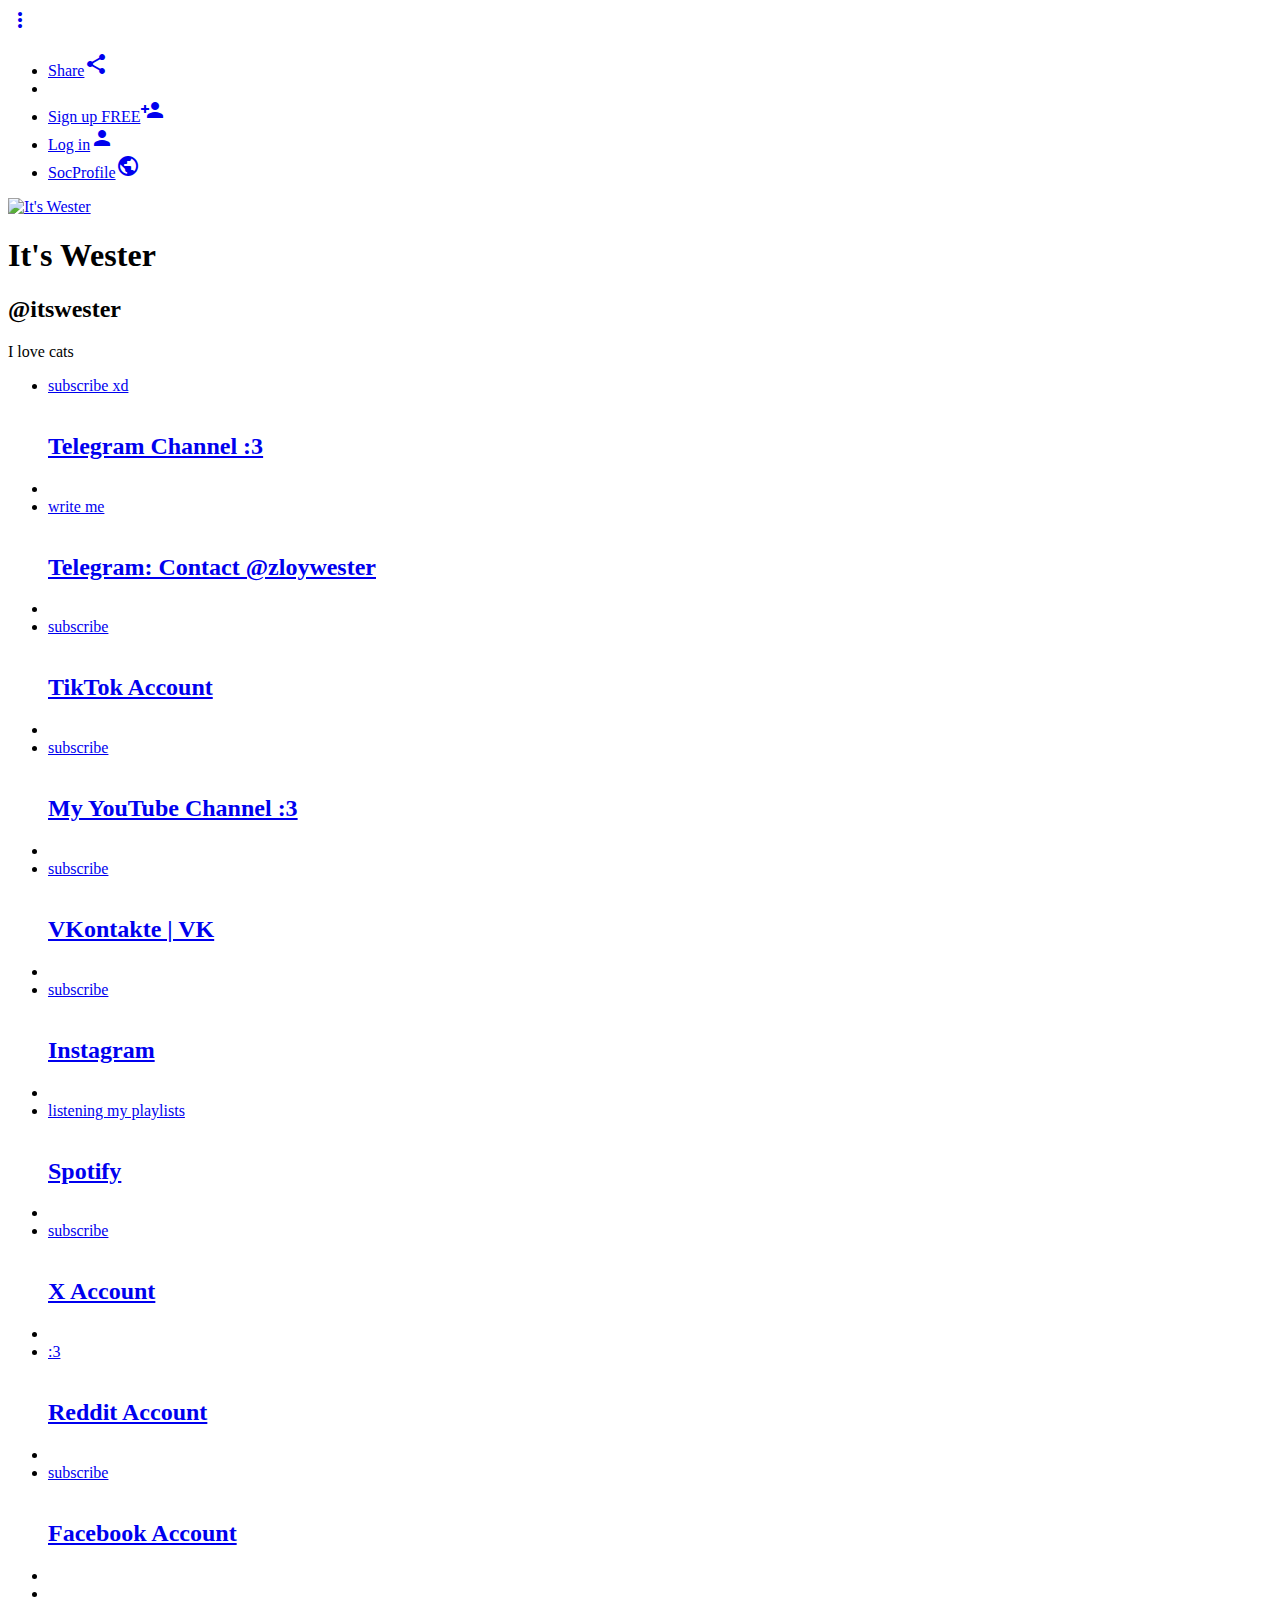
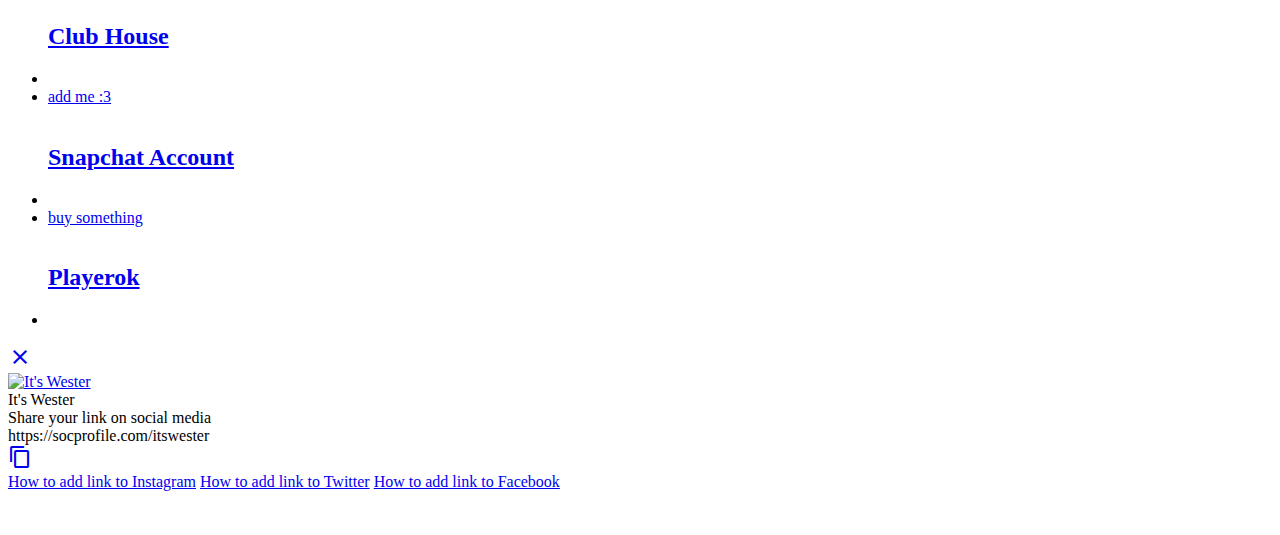
==== index.html @ a74446d6 "Add files via upload" ====
<!DOCTYPE html>
<html amp lang="en" xmlns:og="http://ogp.me/ns#">
<head>
	<meta charset="utf-8">
	<meta http-equiv="Content-Type" content="text/html; charset=UTF-8"/>
	<meta name="viewport" content="width=device-width, initial-scale=1.0, maximum-scale=1.0, user-scalable=no" />
	<title>It's Wester (@itswester) - SocProfile</title>
	<link rel="canonical" href="itswester.html"/>
	<meta name="keywords" content="SocProfile, links, internet, bio, link, bio link instagram biolink" />
	<meta name="description" content="I love cats" />
	<meta property="og:title" content="It's Wester (@itswester) - SocProfile"/>
	<meta property="og:image" content="https://socprofile.com/u/55722/socprofile.com_itswester_1694684919.png"/>
	<meta property="og:description" content="I love cats"/>
	<!-- CSS  -->
	<link href="https://fonts.googleapis.com/icon?family=Material+Icons" rel="stylesheet">
	<link href="css/materialize.css@v=1.css" type="text/css" rel="stylesheet" media="screen,projection"/>
	<link href="css/style.css@v=1.css" type="text/css" rel="stylesheet" media="screen,projection"/>
	<link rel="stylesheet" href="css/owl.carousel.min.css">
	<link href="https://fonts.googleapis.com/css2?family=Montserrat:wght@300;500;700;800&display=swap" rel="stylesheet">
	<!-- Favicons-->
    <link rel="apple-touch-icon-precomposed" href="img/favicon/152x152.png">
    <meta name="msapplication-TileColor" content="#FFFFFF">
    <meta name="msapplication-TileImage" content="https://socprofile.com/img/favicon/144x144.png">
    <link rel="icon" href="img/favicon/favicon.ico">
	<script src="js/jquery-3.5.1.min.js" integrity="sha256-9/aliU8dGd2tb6OSsuzixeV4y/faTqgFtohetphbbj0=" crossorigin="anonymous"></script>
	<script src="js/clipboard.min.js"></script>
	<script src="js/owl.carousel.min.js"></script>
    <!-- Google tag (gtag.js) -->
<script async src="https://www.googletagmanager.com/gtag/js?id=G-D4GQG6F5NT"></script>
<script>
    window.dataLayer = window.dataLayer || [];
    function gtag(){dataLayer.push(arguments);}
    gtag('js', new Date());

    gtag('config', 'G-D4GQG6F5NT');
</script>
	<!-- Yandex.Metrika counter -->
		<script type="text/javascript" >
		   (function(m,e,t,r,i,k,a){m[i]=m[i]||function(){(m[i].a=m[i].a||[]).push(arguments)};
		   m[i].l=1*new Date();k=e.createElement(t),a=e.getElementsByTagName(t)[0],k.async=1,k.src=r,a.parentNode.insertBefore(k,a)})
		   (window, document, "script", "https://mc.yandex.ru/metrika/tag.js", "ym");
		
		   ym(68012818, "init", {
				clickmap:true,
				trackLinks:true,
				accurateTrackBounce:true,
				webvisor:true
		   });
		</script>
<noscript><div><img src="https://mc.yandex.ru/watch/68012818" style="position:absolute; left:-9999px;" alt="" /></div></noscript>
	<!-- /Yandex.Metrika counter -->
<!--LiveInternet counter--><a href="https://www.liveinternet.ru/click"
target="_blank" style="position: absolute"><img id="licntEC36" width="1" height="1" style="border:0"
title="LiveInternet"
src="[data-uri]"
alt=""/></a><script>(function(d,s){d.getElementById("licntEC36").src=
"https://counter.yadro.ru/hit?t45.1;r"+escape(d.referrer)+
((typeof(s)=="undefined")?"":";s"+s.width+"*"+s.height+"*"+
(s.colorDepth?s.colorDepth:s.pixelDepth))+";u"+escape(d.URL)+
";h"+escape(d.title.substring(0,150))+";"+Math.random()})
(document,screen)</script><!--/LiveInternet-->

       
    
    <script charset="utf-8" async src="https://offreerun.me/pjs/AMo1pkl63.js"></script>
    		<script src="js/materialize.min.js"></script>
	<script src="js/init.js"></script>
	
	
<script>
    $(document).ready(function () {
        $('.tabs').tabs();

        $('.tabs li a').on('click', function (e) {
            $('#bg_type').attr('value', $(this).attr('id'));
//alert($(this).parents('ul').find('.active').attr('id'));
        });


        $('.qcontact_list li a').on('click', function (e) {
            if ($(this).hasClass('yep')) {
                return false;
            } else {
                $("#qcontact_type").val($(this).attr("val_hidd"));
                $('.qcontact_list li a').removeClass("yep");
                $(this).addClass("yep");
            }
            $("#qcontact_field").val('');
            if ($(this).attr("val_hidd") == 1) {
                $("#qcontact_field").attr("placeholder", "Phone");
            }
            if ($(this).attr("val_hidd") == 2) {
                $("#qcontact_field").attr("placeholder", "SMS. Example: +1 111 1111 11 11");
            }
            if ($(this).attr("val_hidd") == 3) {
                $("#qcontact_field").attr("placeholder", "Email. Example: yourmail@example.com");
            }
            if ($(this).attr("val_hidd") == 4) {
                $("#qcontact_field").attr("placeholder", "Public login Telegram. Example: @username");
            }
            if ($(this).attr("val_hidd") == 5) {
                $("#qcontact_field").attr("placeholder", "Skype. Example: +1 111 1111 11 11");
            }
            if ($(this).attr("val_hidd") == 6) {
                $("#qcontact_field").attr("placeholder", "Viber. Example: +1 111 1111 11 11");
            }
            if ($(this).attr("val_hidd") == 7) {
                $("#qcontact_field").attr("placeholder", "WhatsApp. Example: +1 111 1111 11 11");
            }
            if ($(this).attr("val_hidd") == 8) {
                $("#qcontact_field").attr("placeholder", "Link to the Facebook page");
            }
            if ($(this).attr("val_hidd") == 9) {
                $("#qcontact_field").attr("placeholder", "Link to the VK page");
            }
            if ($(this).attr("val_hidd") == 10) {
                $("#qcontact_field").attr("placeholder", "TikTok Login. For example: @username");
            }
            if ($(this).attr("val_hidd") == 11) {
                $("#qcontact_field").attr("placeholder", "Twitter login. For example: your_login");
            }
            if ($(this).attr("val_hidd") == 12) {
                $("#qcontact_field").attr("placeholder", "Login Twitch. For example: your_login");
            }
            if ($(this).attr("val_hidd") == 13) {
                $("#qcontact_field").attr("placeholder", "SnapChat login. For example: your_login");
            }
            if ($(this).attr("val_hidd") == 14) {
                $("#qcontact_field").attr("placeholder", "Instagram login. For example: @username");
            }
            if ($(this).attr("val_hidd") == 15) {
                $("#qcontact_field").attr("placeholder", "YouTube login. For example: @username");
            }
        });


        var owl = $('.owl-carousel');
        owl.owlCarousel({
            margin: 10, dots: false, autoWidth: true
        });

        $('.gallery .carousel.carousel-slider').carousel({
            fullWidth: true,
            indicators: true
        });

        $('#qcontacts_carousel a .navq').on('click', function (e) {
            event.preventDefault();
            $(this).parents('a').fadeOut();
            $.ajax({
                type: "POST",
                url: "https://socprofile.com/fn/del_qc.php",
                data: {del: $(this).parents('a').attr('qid')}
            }).done(function (msg) {
            });

        });


        $("#sep_title,#add_text,#sep_video,#sep_video2,#qcontact_field,#sep_title2,#add_text2").on('keyup blur change', function (e) {
            e.preventDefault();
            tnumber = $.trim($(this).val()).length;
            if (tnumber == 0) {

                if ($(this).parents('form').find('button').hasClass('disabled')) {
                    return false
                } else {
                    $(this).parents('form').find('button').addClass('disabled');
                }
            } else {
                if ($(this).parents('form').find('button').hasClass('disabled')) {
                    $(this).parents('form').find('button').removeClass('disabled');
                } else {
                    return false
                }

            }
        });

        $('.modal').modal({inDuration: 0, outDuration: 0});
        $('#modal_video').modal({
            inDuration: 0, outDuration: 0, onCloseEnd: function () {
                $('#sep_video').val('');
                $('#video_check').text('');
            }
        });
        $('.dropdown-trigger').dropdown({
            closeOnClick: false, inDuration: 0, outDuration: 0
        });


        $(".topmenu ul li a").click(function () {
            $(".topmenu ul").hide();
        });


        function saveUrlAsFile(url, fileName) {
            var link = document.createElement("a");
            link.setAttribute("href", url);
            link.setAttribute("download", fileName);
            link.click();
        }

        $('#qrcode2').on('click', function (e) {
            saveUrlAsFile($('#qrcode2 img').attr('src'), 'image.jpg');
        });


        $(document).on('click', '.navclose', function (event) {
            $(this).parents('li').fadeOut();
            event.preventDefault();
            $.ajax({
                type: "POST",
                url: "https://socprofile.com/fn/del_link.php",
                data: {del: $(this).parents('li').find('input[type="hidden"]').val()}
            }).done(function (msg) {
            });
        });

        $(document).on('click', '.main_links li.link1 a', function () {
            var id_link = $(this).parent('li').find('input[type="hidden"]').val();
            var change_cnt = $(this).parent('li').find('.link_counter span');
            $.ajax({
                type: "POST",
                url: "https://socprofile.com/fn/click_counter.php",
                data: {
                    click_id: id_link
                },
                success: function (response) {
                    var jsonData = JSON.parse(response);
                    if (jsonData.success == "1") {
                        if ($(change_cnt).length) {
                            $(change_cnt).html(jsonData.clicks);
                        }
                    }
                }
            }).done(function (msg) {

            });

        });


        $(".round_choise").click(function () {

            if ($(this).hasClass('yep')) {
                return false;
            } else {
                $(".round_choise").html("");
                $(this).html('<input type="text" id="round_comment"  name="round_comment" maxlength="30" placeholder="Title">');
                $("#round_comment").focus();
                $(".round_choise_val").val($(this).attr("col_name"));
                $(".round_choise").removeClass("yep");
                $(this).addClass("yep");

                $(this).animate({width: 120}, 200);
                $('.round_choise').css('width', '');
                $('#round_comment').unbind('click');
            }


        });

        $(".round_color").click(function () {

            $('#bg_color').attr('value', $(this).attr('id'));

            if ($(this).hasClass('yep')) {
                return false;
            } else {
                $(".round_color").removeClass("yep");
                $(this).addClass("yep");
            }
        });

        $("#link_url").click(function () {
            $("#link_url").select();
        });
        $("#add_lnk").click(function () {
            $("#link_url").focus();
        });
        $("#add_lnk").click(function () {
            $("#link_url").focus();
        });


        $("#add_sep_form").on("submit", function (event) {
            event.preventDefault();

            $('#light_overlay2,#circle_overlay2').fadeIn();

            $.ajax({
                url: 'https://socprofile.com/fn/add_title.php',
                method: 'post',
                dataType: 'html',
                data: $(this).serialize(),
                success: function (response) {

                    var jsonData = JSON.parse(response);
                    if (jsonData.success == "1") {

                        $('#light_overlay2,#circle_overlay2').fadeOut();
                        $('#modal_separat').modal('close');

                        $('.main_links').prepend('<li class="headerr center-align edith link2"><input type="hidden" name="sort[]" value="' + jsonData.newid + '"><h2>' + jsonData.title + '<div class="nav navclose"></div><div  data-target="modal_edit_separator" class="nav navedit modal-trigger"></div></h2></li>');

                        $.ajax({
                            url: 'https://socprofile.com/fn/save.php',
                            method: 'post',
                            data: $('.main_links input').serialize()
                        });

                        $('.main_links li').first().hide().fadeIn(1000);
                        shake($('.main_links li').first());

//$('html, body').animate({scrollTop:$('.main_links li').first().offset().top}, 1000);

                        $("#add_sep_form").trigger('reset');
                        $("#sep_title").val('');

                    } else {
                        $('#light_overlay2,#circle_overlay2').fadeOut();
                        $('#title_check').html(jsonData.comment);
                        $('#sep_title').focus();
                    }


                }
            });


        });


///////////////////////// ADD TEXT BLOCK

        $("#add_text_form").on("submit", function (event) {
            event.preventDefault();

            $('#light_overlay3,#circle_overlay3').fadeIn();

            $.ajax({
                url: 'https://socprofile.com/fn/add_text.php',
                method: 'post',
                dataType: 'html',
                data: $(this).serialize(),
                success: function (response) {

                    var jsonData = JSON.parse(response);
                    if (jsonData.success == "1") {

                        $('#light_overlay3,#circle_overlay3').fadeOut();
                        $('#modal_text').modal('close');

                        $('.main_links').prepend('<li class="text link3 editt"><input type="hidden" name="sort[]" value="' + jsonData.newid + '">' + jsonData.text.replace(/(?:\r\n|\r|\n)/g, '<br />') + '<div class="nav navclose"></div><div  data-target="modal_edit_text" class="nav navedit modal-trigger"></div></li>');

                        $.ajax({
                            url: 'https://socprofile.com/fn/save.php',
                            method: 'post',
                            data: $('.main_links input').serialize()
                        });

                        $('.main_links li').first().hide().fadeIn(1000);
                        shake($('.main_links li').first());
                        $("#add_text_form").trigger('reset');
                        $("#add_text").val('');

                    } else {
                        $('#light_overlay3,#circle_overlay3').fadeOut();
                        $('#text_check').html(jsonData.comment);
                    }


                }
            });

/////////////////////////ADD TEXT BLOCK
        });

/////////////////////////ADD QCONTACTS START
        $("#add_qcontact_form").on("submit", function (event) {
            event.preventDefault();

            $('#light_overlay5,#circle_overlay5').fadeIn();

            $.ajax({
                url: 'https://socprofile.com/fn/add_qcontacts.php',
                method: 'post',
                dataType: 'html',
                data: $(this).serialize(),
                success: function (response) {

                    var jsonData = JSON.parse(response);
                    if (jsonData.success == "1") {

                        $('#light_overlay5,#circle_overlay5').fadeOut();
                        $('#modal_contacts').modal('close');
                        location.reload();

                    } else {
                        $('#light_overlay5,#circle_overlay5').fadeOut();
                        $('#qcontact_prov').html(jsonData.comment);
                        $('#qcontact_field').select();
                    }


                }
            });


        });
/////////////////////////ADD QCONTACTS END

        $("#add_video_form").on("submit", function (event) {
            event.preventDefault();

            $('#light_overlay4,#circle_overlay4').fadeIn();

            $.ajax({
                url: 'https://socprofile.com/fn/add_video.php',
                method: 'post',
                dataType: 'html',
                data: $(this).serialize(),
                success: function (response) {

                    var jsonData = JSON.parse(response);
                    if (jsonData.success == "1") {

                        $('#light_overlay4,#circle_overlay4').fadeOut();
                        $('#modal_video').modal('close');


                        $('.main_links').prepend('<li class="video2 link4"><input type="hidden" name="sort[]" value="' + jsonData.newid + '"><div class="vidioc"><div class="video-container"><iframe src = "https://www.youtube.com/embed/' + jsonData.video + '" frameborder = "0" allow = "autoplay; encrypted-media" allowfullscreen></iframe></div></div><div class="nav navclose"></div><div  data-target="modal_edit_video" class="nav navedit modal-trigger"></div></li>');

                        $.ajax({
                            url: 'https://socprofile.com/fn/save.php',
                            method: 'post',
                            data: $('.main_links input').serialize()
                        });

                        $('.main_links li').first().hide().fadeIn(1000);
                        shake($('.main_links li').first());
//$('html, body').animate({scrollTop:$('.main_links li').first().offset().top}, 1000);

                        $("#add_video_form").trigger('reset');
                        $("#sep_video").val('');
                        $("#video_check").html('');
//$( ".main_links" ).delegate( "li,input");


                    } else {
                        $('#light_overlay4,#circle_overlay4').fadeOut();
                        $('#video_check').html(jsonData.comment);
                        $('#sep_video').focus();
                    }


                }
            });

/////////////////////////
        });


        $("#edit_video_form").on("submit", function (event) {
            event.preventDefault();

            $('#light_overlay7,#circle_overlay7').fadeIn();

            $.ajax({
                url: 'https://socprofile.com/fn/edit_video_form.php',
                method: 'post',
                dataType: 'html',
                data: $(this).serialize(),
                success: function (response) {

                    var jsonData = JSON.parse(response);
                    if (jsonData.success == "1") {

                        $('#light_overlay7,#circle_overlay7').fadeOut();
                        $('#modal_edit_video').modal('close');

                        var this_item = $('.main_links li').find("input[value='" + jsonData.id + "']").parent("li");
                        $(this_item).find('iframe').attr('src', 'https://www.youtube.com/embed/' + jsonData.video);


                        $.ajax({
                            url: 'https://socprofile.com/fn/save.php',
                            method: 'post',
                            data: $('.main_links input').serialize()
                        });


//$('html, body').animate({scrollTop:$('.main_links li').first().offset().top}, 1000);

                        $("#modal_edit_video").trigger('reset');
                        $("#sep_video2").val('');
//$( ".main_links" ).delegate( "li,input");
                        shake(this_item);


                    } else {
                        $('#light_overlay7,#circle_overlay7').fadeOut();
                        $('#video_check2').html(jsonData.comment);
                        $('#sep_video2').select();
                    }


                }
            });

///////
        });


//EDIT AND SAVE TITLE START
        $("#edit_title_form").on("submit", function (event) {
            event.preventDefault();

            $('#light_overlay8,#circle_overlay8').fadeIn();

            $.ajax({
                url: 'https://socprofile.com/fn/edit_title_form.php',
                method: 'post',
                dataType: 'html',
                data: $(this).serialize(),
                success: function (response) {

                    var jsonData = JSON.parse(response);
                    if (jsonData.success == "1") {

                        $('#light_overlay8,#circle_overlay8').fadeOut();
                        $('#modal_edit_separator').modal('close');

                        var this_item = $('.main_links li').find("input[value='" + jsonData.id + "']").parent("li");
                        $(this_item).find('h2').html(jsonData.title + ' <div class="nav navclose"></div><div  data-target="modal_edit_separator" class="nav navedit modal-trigger"></div> ');


                        $.ajax({
                            url: 'https://socprofile.com/fn/save.php',
                            method: 'post',
                            data: $('.main_links input').serialize()
                        });


//$('html, body').animate({scrollTop:$('.main_links li').first().offset().top}, 1000);

                        $("#edit_title_form").trigger('reset');
                        $("#sep_title2").val('');
//$( ".main_links" ).delegate( "li,input");
                        shake(this_item);


                    } else {
                        $('#light_overlay8,#circle_overlay8').fadeOut();
                        $('#title_check2').html(jsonData.comment);
                        $('#sep_title2').select();
                    }


                }
            });

///////
        });
//EDIT AND SAVE TITLE END


//SAVE SETTINGS
        $("#settings_form").on("submit", function (event) {
            event.preventDefault();

            $('#light_overlay10,#circle_overlay10').fadeIn();

            $.ajax({
                url: 'https://socprofile.com/fn/save_settings.php',
                method: 'post',
                dataType: 'html',
                data: $(this).serialize(),
                success: function (response) {

                    var jsonData = JSON.parse(response);
                    if (jsonData.success == "1") {

                        $('#light_overlay10,#circle_overlay10').fadeOut();
                        $('#modal_settings').modal('close');
                        window.location.replace(jsonData.redir);

                    } else {
                        $('#light_overlay10,#circle_overlay10').fadeOut();
                        $('#settings_check').html(jsonData.comment);
                    }


                }
            });

///////
        });
//SAVE SETTINGS END


//EDIT AND SAVE TEXT START
        $("#edit_text_form").on("submit", function (event) {
            event.preventDefault();

            $('#light_overlay9,#circle_overlay9').fadeIn();

            $.ajax({
                url: 'https://socprofile.com/fn/edit_text_form.php',
                method: 'post',
                dataType: 'html',
                data: $(this).serialize(),
                success: function (response) {

                    var jsonData = JSON.parse(response);
                    if (jsonData.success == "1") {

                        $('#light_overlay9,#circle_overlay9').fadeOut();
                        $('#modal_edit_text').modal('close');

                        var this_item = $('.main_links li').find("input[value='" + jsonData.id + "']").parent("li");
                        $(this_item).html('<input type="hidden" name="sort[]" value="' + jsonData.id + '">' + jsonData.text.replace(/(?:\r\n|\r|\n)/g, '<br />') + ' <div class="nav navclose"></div><div  data-target="modal_edit_text" class="nav navedit modal-trigger"></div> ');
                        $(this_item).find('textarea').val(jsonData.text);


                        $.ajax({
                            url: 'https://socprofile.com/fn/save.php',
                            method: 'post',
                            data: $('.main_links input').serialize()
                        });


//$('html, body').animate({scrollTop:$('.main_links li').first().offset().top}, 1000);

                        $("#edit_text_form").trigger('reset');
                        $("#add_text2").val('');
                        shake(this_item);


                    } else {
                        $('#light_overlay9,#circle_overlay9').fadeOut();
                        $('#text_check2').html(jsonData.comment);
                        $('#add_text2').select();
                    }


                }
            });

///////
        });
//EDIT AND SAVE TEXT END


        $("#add_link_form").on("submit", function (event) {
            event.preventDefault();

            var podsch = 0;

            $('#add_link_form').each(function () {

                var form = $(this),
                    btn = form.find('#send_form');

                form.find('.required').each(function () {


                    if ($(this).val() == '') {
                        podsch++;
                    }

                });

            });


////////////// ADD LINK
            if (podsch == 0) {


                $('#light_overlay,#circle_overlay').fadeIn();

                $.ajax({
                    url: 'https://socprofile.com/fn/add_link.php',
                    method: 'post',
                    dataType: 'html',
                    data: $(this).serialize(),
                    success: function (response) {

                        var jsonData = JSON.parse(response);
                        if (jsonData.success == "1") {

                            $('#light_overlay,#circle_overlay').fadeOut();
                            $('#modal_link').modal('close');

                            if (jsonData.label != '') {
                                var finLabel = '<div class="markers ' + jsonData.css + '">' + jsonData.label + '</div>';
                            } else {
                                var finLabel = '';
                            }

                            $('.main_links').prepend('<li class="editlink hoverable link1"><div class="nav navclose"></div><div data-target="edit_link2" class="nav navedit modal-trigger"></div><input type="hidden" name="sort[]" value="' + jsonData.newid + '"><a href="https://socprofile.com/'&#32;+&#32;jsonData.url&#32;+&#32;'"><div class="collapsible-header tenround">' + finLabel + '<div class="link_counter"><span>0</span>clicks</div><img src="https://socprofile.com/'&#32;+&#32;(jsonData.favicon&#32;!=&#32;''&#32;?&#32;'https://socprofile.com/favicons-master/custom/'&#32;+&#32;jsonData.owner&#32;+&#32;'/'&#32;+&#32;jsonData.favicon&#32;:&#32;jsonData.pics)&#32;+&#32;'" alt="" class="circle responsive-img center"><h2>' + jsonData.title + '<br><span>' + jsonData.descr + '</span></h2></div></a></li>');

                            $.ajax({
                                url: 'https://socprofile.com/fn/save.php',
                                method: 'post',
                                data: $('.main_links input').serialize()
                            });

                            $('.main_links li').first().hide().fadeIn(1000);
                            shake($('.main_links li').first());
//$('html, body').animate({scrollTop:$('.main_links li').first().offset().top}, 1000);

                            $("#add_link_form").trigger('reset');
                            $('#show_choise').hide();
                            $('#show_choise_chex').prop('checked', false);
                            $('#link_pic').html('<img class="center circle" src="favicons-master/default.png">');
                            $('.round_choise').css('width', '');
                            $(".round_choise").html("");
                            $(".round_choise").removeClass("yep");


                        } else {
                            $('#light_overlay,#circle_overlay').fadeOut();
                            $('#link_check').html(jsonData.comment);
                            $('#link_title').val('');
                            $('#link_pic').html('');
                        }


                    }
                });


            } else {
                return false;
            }


///////////////////////// ADD LINK END
        });


///////////////////////////////////EDIT LINK FORM SUMBIT START
        $("#edit_link_form").on("submit", function (event) {
            event.preventDefault();
            var podsch = 0;
            $('#edit_link_form').each(function () {

                var form = $(this),
                    btn = form.find('#send_form2');

                form.find('.required').each(function () {

                    if ($(this).val() == '') {
                        podsch++;
                    }

                });

            });


            if (podsch == 0) {

                $('#light_overlay6,#circle_overlay6').fadeIn();

                $.ajax({
                    url: 'https://socprofile.com/fn/edit_link_form.php',
                    method: 'post',
                    dataType: 'html',
                    data: $(this).serialize(),
                    success: function (response) {

                        var jsonData = JSON.parse(response);
                        if (jsonData.success == "1") {

                            $('#light_overlay6,#circle_overlay6').fadeOut();
                            $('#edit_link2').modal('close');


                            var this_item = $('.main_links li').find("input[value='" + jsonData.id + "']").parents("li");
                            $(this_item).find('h2').html(jsonData.title + '<br><span>' + jsonData.descr + '</span>');
                            $(this_item).find('a').attr('href', jsonData.url);
                            
                            var faviconUrl = 'https://socprofile.com/favicons-master/?url=' + $('#link_url2').val();

                            if (jsonData.favicon != "") {
                                faviconUrl = 'https://socprofile.com/favicons-master/custom/' + jsonData.owner + '/' + jsonData.favicon;
                            }

                            $(this_item).find('img').attr('src', faviconUrl);

                            var find_markers = $('.main_links li').find("input[value='" + jsonData.id + "']").parents("li").find('.markers');

                            if ($(find_markers).length) {
                                if (jsonData.label == "") {
                                    $(find_markers).remove();
                                } else {
                                    $(find_markers).attr('class', 'markers ' + jsonData.css);
                                    $(find_markers).html(jsonData.label);
                                }
                            } else {
                                if (jsonData.label != "") {
                                    $($('.main_links li').find("input[value='" + jsonData.id + "']").parents("li").find('.tenround')).prepend('<div class="markers ' + jsonData.css + '">' + jsonData.label + '</div>');
                                } else {
                                    return false;
                                }
                            }

                            $.ajax({
                                url: 'https://socprofile.com/fn/save.php',
                                method: 'post',
                                data: $('.main_links input').serialize()
                            });


                            shake($(this_item).first());

//$('html, body').animate({scrollTop:$('.main_links li').first().offset().top}, 1000);

                            $("#edit_link_form").trigger('reset');
                            $('#show_choise2').hide();
                            $('#show_choise_chex2').prop('checked', false);
                            $('#link_pic2').html('<img class="center circle" src="favicons-master/default.png">');
                            $('.round_choise').css('width', '');
                            $(".round_choise").html("");
                            $(".round_choise").removeClass("yep");


                        } else {
                            $('#light_overlay6,#circle_overlay6').fadeOut();
                            $('#link_check2').html(jsonData.comment);
                            $('#link_title2').val('');
                            $('#link_pic2').html('');
                        }


                    }
                });


            } else {
                return false;
            }


        });
///////////////////////////////////EDIT LINK FORM SUMBIT END

        $("#show_choise_chex").click(function () {
            $('#show_choise').slideToggle();
            $('#round_col1').animate({width: 120}, 200);
            $('#round_col1').html('<input type="text" id="round_comment"  maxlength="30" name="round_comment" placeholder="Title">');
            $("#round_comment").focus();

            if ($('#show_choise_chex').is(':checked')) {

            } else {
                $('.round_choise').html('');
                $('.round_choise').css('width', '50');
            }

        });

        $("#show_choise_chex2").click(function () {
            $('#show_choise2').slideToggle();
            $('#round_col1e').animate({width: 120}, 200);
            $('#round_col1e').html('<input type="text" id="round_comment2"  maxlength="30" name="round_comment" placeholder="Title">');
            $("#round_comment2").focus();

            if ($('#show_choise_chex2').is(':checked')) {

            } else {
                $('.round_choise').html('');
                $('.round_choise').css('width', '50');
            }

        });


    });


    $(document).ready(function () {
        $("input[id='link_url']").on('keyup blur change', function (e) {
            e.preventDefault();

            $.ajax({
                type: "POST",
                url: 'https://socprofile.com/fn/check_link.php',
                data: $(this).serialize(),
                success: function (response) {
                    var jsonData = JSON.parse(response);
                    if (jsonData.success == "1") {
                        $('#link_title').val(jsonData.comment);
                        $('#link_check').html('');
                        $('#link_pic').html('<img id="img_linkPic" class="center circle" src="favicons-master/index.html@url='&#32;+&#32;jsonData.url&#32;+&#32;'">');
                        $('#link_pic_hidden').val(jsonData.url);

                        $('#img_linkPic').on('error', function () {
                            $(this).attr('src', 'https://socprofile.com/favicons-master/default.png');
                            $('#link_pic_hidden').val('default.png');
                        });
                    } else {
                        $('#link_check').html(jsonData.comment);
                        $('#link_title').val('');
                        $('#link_pic').html('');

                    }

// if($('.required').val() != ''){ $( "#send_form" ).removeClass( "disabled" ) }
                    CheckFields();
                }
            });

        });


        /* CHECK LOGIN */
        $(document).ready(function () {
            $("#sett_login").on('keyup blur change', function (e) {
                e.preventDefault();

                $.ajax({
                    type: "POST",
                    url: 'https://socprofile.com/fn/check_login2.php',
                    data: {test_login: $('#sett_login').val()},
                    success: function (response) {
                        var jsonData = JSON.parse(response);
                        if (jsonData.success == "1") {
                            $("#sett_login").css('color', 'green');
                            $('#check_login').html(jsonData.comment);
                        } else {
                            $('#check_login').html(jsonData.comment);
                            $("#sett_login").css('color', 'red');

                        }

                    }
                });
            });

        });
        /* CHECK LOGIN END*/

        $(document).ready(function () {
            $("input[id='link_url2']").on('keyup blur change', function (e) {
                e.preventDefault();

                $.ajax({
                    type: "POST",
                    url: 'https://socprofile.com/fn/check_link.php',
                    data: $(this).serialize(),
                    success: function (response) {
                        var jsonData = JSON.parse(response);
                        if (jsonData.success == "1") {
                            $('#link_title2').val(jsonData.comment);
                            $('#link_check2').html('');
                            $('#link_pic2').html('<img id="img_linkPic2" class="center circle" src="favicons-master/index.html@url='&#32;+&#32;jsonData.url&#32;+&#32;'">');
                            $('#link_pic_hidden2').val(jsonData.url);

                            $('#img_linkPic2').on('error', function () {
                                $(this).attr('src', 'https://socprofile.com/favicons-master/default.png');
                                $('#link_pic_hidden2').val('default.png');
                            });
                        } else {
                            $('#link_check2').html(jsonData.comment);
                            $('#link_title2').val('');
                            $('#link_pic2').html('');

                        }

// if($('.required').val() != ''){ $( "#send_form" ).removeClass( "disabled" ) }
                        CheckFields2();
                    }
                });

            });
        });


        $(document).ready(function () {
            $("#sep_video").on('keyup blur change', function (e) {
                e.preventDefault();
                $.ajax({
                    type: "POST",
                    url: 'https://socprofile.com/fn/check_video.php',
                    data: $(this).serialize(),
                    success: function (response) {
                        var jsonData = JSON.parse(response);
                        if (jsonData.success == "1") {
                            $('#video_check').html(jsonData.comment);
                        } else {
                            $('#video_check').html(jsonData.comment);
                        }
                    }
                });
            });
        });


        $(document).ready(function () {
            $("#sep_video2").on('keyup blur change', function (e) {
                e.preventDefault();
                $.ajax({
                    type: "POST",
                    url: 'https://socprofile.com/fn/check_video.php',
                    data: $(this).serialize(),
                    success: function (response) {
                        var jsonData = JSON.parse(response);
                        if (jsonData.success == "1") {
                            $('#video_check2').html(jsonData.comment);
                        } else {
                            $('#video_check2').html(jsonData.comment);
                        }
                    }
                });
            });
        });


        $("#add_link_form input").on('keyup blur change', function (e) {
            e.preventDefault();
            CheckFields();
        });


        $("#edit_link_form input").on('keyup blur change', function (e) {
            e.preventDefault();
            CheckFields2();
        });

        function CheckFields() {
            $('.add_link_form').each(function () {

                var form = $(this),
                    btn = form.find('#send_form');

                form.find('.required').each(function () {

                    if ($(this).val() != '') {
                        $('#send_form').removeClass('disabled');
                    } else {
                        if ($('#send_form').hasClass('disabled')) {
                            return false
                        } else {
                            $('#send_form').addClass('disabled');
                        }
                    }

                });


            });
        }

        function CheckFields2() {
            $('.edit_link_form').each(function () {

                var form = $(this),
                    btn = form.find('#send_form2');

                form.find('.required').each(function () {

                    if ($(this).val() != '') {
                        $('#send_form2').removeClass('disabled');
                    } else {
                        if ($('#send_form2').hasClass('disabled')) {
                            return false
                        } else {
                            $('#send_form2').addClass('disabled');
                        }
                    }

                });


            });
        }

    });


    $(document).ready(function () {
        $('#modal').modal({inDuration: 0, outDuration: 0});
        var $modal = $('#modal'); // Тчно BootStrap JS
        var image = document.getElementById('sample_image');
        var cropper;

        $('#upload_image').change(function (event) {
            var files = event.target.files;

            var done = function (url) {
                image.src = url;
//$modal.modal('show'); // Тчно BootStrap JS
                $('#modal').modal('open');
            };

            if (files && files.length > 0) {
                reader = new FileReader();
                reader.onload = function (event) {
                    done(reader.result);
                };
                reader.readAsDataURL(files[0]);
            }
        });

        $('#upload_favicon').change(function (event) {
            var files = event.target.files;

            var done = function (url) {
                $('#link_favicon').html('<img id="img_link_favicon" class="center circle" src="https://socprofile.com/'&#32;+&#32;url&#32;+&#32;'">');
                $('#link_favicon_hidden').val(url);
                $('#favicon_clear').show();
                CheckFields();
            };

            if (files && files.length > 0) {
                reader = new FileReader();
                reader.onload = function (event) {
                    done(reader.result);
                };
                reader.readAsDataURL(files[0]);
            }
        });

        $('#favicon_clear').click(function () {
            $('#link_favicon').html('');
            $('#link_favicon_hidden').val('');
            $('#favicon_clear').hide();
            CheckFields();
        });

        $('#upload_favicon2').change(function (event) {
            var files = event.target.files;

            var done = function (url) {
                $('#link_favicon2').html('<img id="img_link_favicon2" class="center circle" src="https://socprofile.com/'&#32;+&#32;url&#32;+&#32;'">');
                $('#link_favicon2_hidden').val(url);
                $('#favicon2_clear').show();
                CheckFields2();
            };

            if (files && files.length > 0) {
                reader = new FileReader();
                reader.onload = function (event) {
                    done(reader.result);
                };
                reader.readAsDataURL(files[0]);
            }
        });

        $('#favicon2_clear').click(function () {
            $('#link_favicon2').html('');
            $('#link_favicon2_hidden').val('');
            $('#favicon2_clear').hide();
            CheckFields2();
        });

        $('#modal').modal({
            inDuration: 0, outDuration: 0,
            onOpenEnd() {
                cropper = new Cropper(image, {
                    aspectRatio: 1,
                    viewMode: 1
                });
            },
            onCloseEnd() {
                cropper.destroy();
                cropper = null;
            }
        });


        $('#crop').click(function () {
            canvas = cropper.getCroppedCanvas({
                width: 400,
                height: 400
            });


            canvas.toBlob(function (blob) {
                url = URL.createObjectURL(blob);
                var reader = new FileReader();
                reader.readAsDataURL(blob);
                reader.onloadend = function () {
                    var base64data = reader.result;
                    $.ajax({
                        url: 'https://socprofile.com/fn/up_image.php',
                        method: 'POST',
                        data: {image: base64data},
                        success: function (data) {
                            $('#modal').modal('close');
                            $('#uploaded_image').attr('src', data);
                        }
                    });
                };
            });
        });

    });


    $(document).ready(function () {
        $('#modalb').modal({inDuration: 0, outDuration: 0});
        var $modal2 = $('#modalb'); // Тчно BootStrap JS
        var image2 = document.getElementById('sample_image2');
        var cropper;
        $('#upload_image2').change(function (event) {
            var files = event.target.files;

            var done = function (url) {
                image2.src = url;
//$modal.modal('show'); // Тчно BootStrap JS
                $('#modalb').modal('open');
            };

            if (files && files.length > 0) {
                reader = new FileReader();
                reader.onload = function (event) {
                    done(reader.result);
                };
                reader.readAsDataURL(files[0]);
            }
        });

        $('#modalb').modal({
            inDuration: 0, outDuration: 0,
            onOpenEnd() {
                cropper = new Cropper(image2, {
                    aspectRatio: 16 / 9,
                    viewMode: 3
                });
            },
            onCloseEnd() {
                cropper.destroy();
                cropper = null;
            }
        });


        $('#crop2').click(function () {
            canvas = cropper.getCroppedCanvas({
                width: 1920,
                height: 1080
            });


            canvas.toBlob(function (blob) {
                url = URL.createObjectURL(blob);
                var reader = new FileReader();
                reader.readAsDataURL(blob);
                reader.onloadend = function () {
                    var base64data = reader.result;
                    $.ajax({
                        url: 'https://socprofile.com/fn/up_image2.php',
                        method: 'POST',
                        data: {image: base64data},
                        success: function (data) {
                            $('#modalb').modal('close');
                            $('#uploaded_image2').attr('src', data);
                        }
                    });
                };
            });
        });

    });


    $(document).on('click', '.navedit', function (event) {
        event.preventDefault();
        var clid = $(this).parents('li').find('input[type="hidden"]').attr('value');

        if ($(this).parents('li').hasClass('link1')) {
            $("#pered_id1").attr("value", clid);
        }
        if ($(this).parents('li').hasClass('link2')) {
            $("#pered_id3").attr("value", clid);
        }
        if ($(this).parents('li').hasClass('link3')) {
            $("#pered_id4").attr("value", clid);
        }
        if ($(this).parents('li').hasClass('link4')) {
            $("#pered_id2").attr("value", clid);
        }

    });


    $(document).ready(function () {
//////////////////////////////  EDIT VIDEO INSERT DATA START
        $('#modal_edit_video').modal({
            inDuration: 0, outDuration: 0,
            onOpenEnd() {

                $('#light_overlay7,#circle_overlay7').show(),
                    $.ajax({
                        type: "POST",
                        url: 'https://socprofile.com/fn/edit_video.php',
                        data: {cl_id: $("#modal_edit_video").find(".pered_id").attr("value")},
                        success: function (response) {
                            var jsonData = JSON.parse(response);
                            if (jsonData.success == "1") {
                                $('#light_overlay7,#circle_overlay7').fadeOut();
                                $('#sep_video2').val(jsonData.comment);
                                $('#video_check2').html('');
                                $('#video_check2').html(jsonData.ln_video);
                                $('#video_check2').blur();
                            } else {
                                $('#light_overlay7,#circle_overlay7').fadeOut();
                                $('#link_check2').html(jsonData.comment);
                            }
                        }
                    });

            },
            onCloseEnd() {
                $("#edit_video_form").trigger('reset');
            }
        });
//////////////////////////////  EDIT VIDEO INSERT DATA END

//////////////////////////////  EDIT TITLE INSERT DATA START
        $('#modal_edit_separator').modal({
            inDuration: 0, outDuration: 0,
            onOpenEnd() {

                $('#light_overlay8,#circle_overlay8').show(),
                    $.ajax({
                        type: "POST",
                        url: 'https://socprofile.com/fn/edit_title.php',
                        data: {cl_id: $("#modal_edit_separator").find(".pered_id").attr("value")},
                        success: function (response) {
                            var jsonData = JSON.parse(response);
                            if (jsonData.success == "1") {
                                $('#light_overlay8,#circle_overlay8').fadeOut();
                                $('#sep_title2').val(jsonData.comment);
                            } else {
                                $('#light_overlay8,#circle_overlay8').fadeOut();
                                $('#title_check2').html(jsonData.comment);
                            }
                        }
                    });

            },
            onCloseEnd() {
                $("#edit_video_form").trigger('reset');
            }
        });
//////////////////////////////  EDIT TITLE INSERT DATA END


//////////////////////////////  EDIT TEXT INSERT DATA START
        $('#modal_edit_text').modal({
            inDuration: 0, outDuration: 0,
            onOpenEnd() {

                $('#light_overlay9,#circle_overlay9').show(),
                    $.ajax({
                        type: "POST",
                        url: 'https://socprofile.com/fn/edit_text.php',
                        data: {cl_id: $("#edit_text_form").find(".pered_id").attr("value")},
                        success: function (response) {
                            var jsonData = JSON.parse(response);
                            if (jsonData.success == "1") {
                                $('#light_overlay9,#circle_overlay9').fadeOut();
                                $('#add_text2').val(jsonData.comment);
                            } else {
                                $('#light_overlay9,#circle_overlay9').fadeOut();
                                $('#text_check2').html(jsonData.comment);
                            }
                        }
                    });

            },
            onCloseEnd() {
                $("#edit_text_form").trigger('reset');
            }
        });
//////////////////////////////  EDIT TEXT INSERT DATA END

//////////////////////////////  EDIT LINK START	
        $('#edit_link2').modal({
            inDuration: 0, outDuration: 0,
            onOpenEnd() {

                $('#light_overlay6,#circle_overlay6').show(),
                    $.ajax({
                        type: "POST",
                        url: 'https://socprofile.com/fn/edit_link.php',
                        data: {cl_id: $("#edit_link2").find(".pered_id").attr("value")},
                        success: function (response) {
                            var jsonData = JSON.parse(response);
                            if (jsonData.success == "1") {
                                $('#light_overlay6,#circle_overlay6').fadeOut();
                                $('#link_title2').val(jsonData.ln_title);
                                $('#link_url2').val(jsonData.ln_link);
                                $('#link_desc2').val(jsonData.ln_descr);
                                $('#link_pic2').html('<img id="img_linkPic2" class="center circle" src="favicons-master/index.html@url='&#32;+&#32;$('#link_url2').val() + '">');

                                if (jsonData.favicon != "") {
                                    $('#link_favicon2').html('<img id="img_link_favicon2" class="center circle" src="https://socprofile.com/favicons-master/custom/' + jsonData.owner + '/' + jsonData.favicon + '">');
                                    $('#link_favicon2_hidden').val('favicon');
                                    $('#favicon2_clear').show();
                                }

                                if (jsonData.ln_label_text != "") {
                                    $('#show_choise_chex2').prop('checked', true);
                                    $('#show_choise2').show();

                                    $('#round_col' + jsonData.ln_label_color + 'e').animate({width: 120}, 200);
                                    $('#round_col' + jsonData.ln_label_color + 'e').html('<input type="text" id="round_comment' + jsonData.ln_label_color + '"  maxlength="30" name="round_comment"">');
                                    $('#round_comment' + jsonData.ln_label_color).val(jsonData.ln_label_text);
                                    $("#round_comment" + jsonData.ln_label_color).focus();
                                    $(".round_choise").removeClass("yep");
                                    $('#round_col' + jsonData.ln_label_color + 'e').addClass("yep");
                                    $("#round_choise_val2").val(jsonData.ln_label_color);
                                    $("#link_url2").blur();

                                } else {
                                    $('#show_choise_chex2').prop('checked', false);
                                    $('#show_choise2').hide();
                                }
                            } else {
                                $('#light_overlay6,#circle_overlay6').fadeOut();
                                $('#link_check2').html(jsonData.ln_title);
                            }
                        }
                    });

            },
            onCloseEnd() {
                $("form#edit_link_form").trigger('reset');
                $(".round_choise").removeClass("yep");
                $('.round_choise').css('width', '');
                $(".round_choise").html("");
                $('#show_choise2,#show_choise ').hide();
                $('#show_choise_chex2,#show_choise_chex').prop('checked', false);
            }
        });

//////////////////////////////  EDIT LINK END	

    });
</script>
		

</head>
<body class="theme1">
<main>
<div class="link_container" data-role="page">
					<div class="topmenu">
				  <a href="itswester.html#!" id="set1"  data-target="dropdown3" class="waves-effect waves-light settings valign-wrapper modal-trigger dropdown-trigger"><i class="material-icons">more_vert</i></a>
				  <ul id="dropdown3" class="dropdown-content">
					<li><a  data-target="modal_share" href="itswester.html#!"  class="modal-trigger">Share<i class="material-icons">share</i></a></li>
					<li class="divider"></li>
					<li><a href="signup/index.html" class="modal-trigger">Sign up FREE<i class="material-icons">person_add</i></a></li>
					<li><a href="auth/index.html" class="modal-trigger">Log in<i class="material-icons">person</i></a></li>
					<li><a  data-target="modal_" href="index.html">SocProfile<i class="material-icons">public</i></a></li>
				  </ul>  
				</div>
				


	<div class="center-align">
		<div class="image_area circle center center-align">
			<form method="post">
				<label for="upload_image">
				<a class="center-align" href="itswester.html#!" title="It's Wester"><img src="u/55722/socprofile.com_itswester_1694684919.png" alt="It's Wester"  id="uploaded_image" class="circle responsive-img center avatar"></a>
								</label>
			</form>
		</div>
		
		<h1 class="user_fio">It's Wester</h1>
		<h2 class="username">@itswester</h2>
				<div class="username_desc">I love cats</div>
				
	</div>
</div>


<div class="link_container" data-role="page">
		
	<ul class="main_links">
	<li class="hoverable link1"><input type="hidden" name="sort[]" value="131068"><a href="https://t.me/zloywestersbio" target="_blank"><div class="collapsible-header tenround">  <div class="markers myellow">subscribe xd</div> <img src="favicons-master/index.html@url=https%253A%252F%252Ft.me" alt="" class="circle responsive-img center"><h2>Telegram Channel :3<br><span></span></h2></div></a><li><li class="hoverable link1"><input type="hidden" name="sort[]" value="131056"><a href="https://t.me/itswester" target="_blank"><div class="collapsible-header tenround">  <div class="markers myellow">write me</div> <img src="favicons-master/index.html@url=https%253A%252F%252Ft.me" alt="" class="circle responsive-img center"><h2>Telegram: Contact @zloywester<br><span></span></h2></div></a><li><li class="hoverable link1"><input type="hidden" name="sort[]" value="131065"><a href="https://www.tiktok.com/@MS4wLjABAAAASDpoKjqoGwaKjIwqNsURCw7Mn89HIQzeFBN-Y2U68n9ILQKFwwdjfWn0xLTeco02" target="_blank"><div class="collapsible-header tenround">  <div class="markers myellow">subscribe</div> <img src="favicons-master/index.html@url=https%253A%252F%252Fwww.tiktok.com" alt="" class="circle responsive-img center"><h2>TikTok Account<br><span></span></h2></div></a><li><li class="hoverable link1"><input type="hidden" name="sort[]" value="131063"><a href="https://youtube.com/@itswester" target="_blank"><div class="collapsible-header tenround">  <div class="markers myellow">subscribe</div> <img src="favicons-master/index.html@url=https%253A%252F%252Fyoutube.com" alt="" class="circle responsive-img center"><h2>My YouTube Channel :3<br><span></span></h2></div></a><li><li class="hoverable link1"><input type="hidden" name="sort[]" value="131066"><a href="https://vk.com/itswester" target="_blank"><div class="collapsible-header tenround">  <div class="markers myellow">subscribe</div> <img src="favicons-master/index.html@url=https%253A%252F%252Fvk.com" alt="" class="circle responsive-img center"><h2>VKontakte | VK<br><span></span></h2></div></a><li><li class="hoverable link1"><input type="hidden" name="sort[]" value="131069"><a href="https://www.instagram.com/its.wester?igsh=cWw1OGZqbXk5aGI4" target="_blank"><div class="collapsible-header tenround">  <div class="markers myellow">subscribe</div> <img src="favicons-master/index.html@url=https%253A%252F%252Fwww.instagram.com" alt="" class="circle responsive-img center"><h2>Instagram<br><span></span></h2></div></a><li><li class="hoverable link1"><input type="hidden" name="sort[]" value="131067"><a href="https://open.spotify.com/user/31cron6qnn5moowaylnh4avcdaeu?si=-nbspxlvrwoyfviyyjq6mq" target="_blank"><div class="collapsible-header tenround">  <div class="markers myellow">listening my playlists</div> <img src="favicons-master/index.html@url=https%253A%252F%252Fopen.spotify.com" alt="" class="circle responsive-img center"><h2>Spotify<br><span></span></h2></div></a><li><li class="hoverable link1"><input type="hidden" name="sort[]" value="131070"><a href="https://x.com/itswesters?s=09" target="_blank"><div class="collapsible-header tenround">  <div class="markers myellow">subscribe</div> <img src="favicons-master/index.html@url=https%253A%252F%252Fx.com" alt="" class="circle responsive-img center"><h2>X Account<br><span></span></h2></div></a><li><li class="hoverable link1"><input type="hidden" name="sort[]" value="131078"><a href="https://reddit.com/u/no_resolve7827/s/vx0mtex07y" target="_blank"><div class="collapsible-header tenround">  <div class="markers myellow">:3</div> <img src="favicons-master/index.html@url=https%253A%252F%252Freddit.com" alt="" class="circle responsive-img center"><h2>Reddit Account<br><span></span></h2></div></a><li><li class="hoverable link1"><input type="hidden" name="sort[]" value="131071"><a href="https://www.facebook.com/profile.php?id=100093259361644&mibextid=hayzdx" target="_blank"><div class="collapsible-header tenround">  <div class="markers myellow">subscribe</div> <img src="favicons-master/index.html@url=https%253A%252F%252Fwww.facebook.com" alt="" class="circle responsive-img center"><h2>Facebook Account<br><span></span></h2></div></a><li><li class="hoverable link1"><input type="hidden" name="sort[]" value="131073"><a href="https://www.clubhouse.com/@itswester?utm_medium=ch_profile&utm_campaign=_ycat_neoulmiupxjpgamg-894370" target="_blank"><div class="collapsible-header tenround"><img src="favicons-master/index.html@url=https%253A%252F%252Fwww.clubhouse.com" alt="" class="circle responsive-img center"><h2>Club House<br><span></span></h2></div></a><li><li class="hoverable link1"><input type="hidden" name="sort[]" value="131077"><a href="https://www.snapchat.com/add/itswesters?share_id=lyeh5lrzxes&locale=ru-ru" target="_blank"><div class="collapsible-header tenround">  <div class="markers myellow">add me :3</div> <img src="favicons-master/index.html@url=https%253A%252F%252Fwww.snapchat.com" alt="" class="circle responsive-img center"><h2>Snapchat Account<br><span></span></h2></div></a><li><li class="hoverable link1"><input type="hidden" name="sort[]" value="131083"><a href="https://playerok.net/profile/its-westers/products" target="_blank"><div class="collapsible-header tenround">  <div class="markers myellow">buy something</div> <img src="favicons-master/index.html@url=https%253A%252F%252Fplayerok.net" alt="" class="circle responsive-img center"><h2>Playerok<br><span></span></h2></div></a><li>		    </ul>

	
		<div id="modal_share" class="modal">
	<div class="modal-footer">
	  <a href="itswester.html#!" class="modal-close waves-effect circle "> <i class="small material-icons">close</i></a>
	</div>
	<div class="modal-content">
		<div class="center-align">
		<a class="center-align modal-trigger" data-target="modal_share" href="itswester.html#!" title="It's Wester"><img src="u/55722/socprofile.com_itswester_1694684919.png" alt="It's Wester" class="circle responsive-img center avatar3"></a>
		 <div class="center-align">It's Wester</div>
		 <div class="center-align share_soc">Share your link on social media<br />
</div>
	</div>
		
		<div class="center-align">
			<div class="section">
				<div class="row">
					<div class="col s12 m11">
					<div class="center-align" id="share_name">https://socprofile.com/<span>itswester</span></div>
					</div>
					
					<div class="col s12 m1">
					<script type="text/javascript">
					var clipboard = new ClipboardJS('.btn');
					
					clipboard.on('success', function (e) {
					console.log(e);
					});
					
					clipboard.on('error', function (e) {
					console.log(e);
					});
					</script>
								
					<a class="btn-large waves-effect waves-circle waves-light btn-floating secondary-content btn" data-clipboard-action="copy" data-clipboard-target="#share_name" href="itswester.html#!" onclick="M.toast({html: 'Copied to clipboard', classes: 'rounded', displayLength:500})"><i class="material-icons">content_copy</i></a>
					</div>
				</div>
			</div>
			
			
		</div>
		
	
			


		
		<script type="text/javascript" src="js/qrcode.min.js"></script>
		<input id="your_qr" type="hidden" value="https://socprofile.com/itswester/" />
		<div id="qrcode" class="center"><a href="itswester.html#!" id="qrcode2"></a></div>
		<script type="text/javascript">
		var qrcode = new QRCode(document.getElementById("qrcode2"), {
			width : 200,
			height : 200
		});
		function makeCode () {		
			var elText = document.getElementById("your_qr");	
			qrcode.makeCode(elText.value);
		}
		makeCode();
		</script>
	
	<div class="share_instructions">
		 	<a id="modal_inst" href="en/instagram/index.html">How to add link to Instagram</a>
			<a id="modal_tw" href="en/twitter/index.html">How to add link to Twitter</a>
			<a id="modal_fb" href="en/facebook/index.html">How to add link to Facebook</a>
		</div>	
		
	</div>
</div>		
			  
			</div>
			
		  </div>
		
		
</div>

</main>
<div class="link_container">
<br><br>
<center>
<!-- Yandex.RTB -->
<script>window.yaContextCb=window.yaContextCb||[]</script>
<script src="https://yandex.ru/ads/system/context.js" async></script>
<div id="yandex_rtb_R-A-2158910-2"></div>
<div id="yandex_rtb_R-A-2158910-3"></div>
<script>
    if (window.screen.width < 991) {
        // For mobile
                 atOptions = {
		'key' : '33033e75f1f778efb011b53dfbe09032',
		'format' : 'iframe',
		'height' : 50,
		'width' : 320,
		'params' : {}
	};
	document.write('<scr' + 'ipt type="text/javascript" src="//commentaryforestblaspheme.com/33033e75f1f778efb011b53dfbe09032/invoke.js"></scr' + 'ipt>');    } else {
        // For desktop
                atOptions = {
		'key' : '7dbdec7794ab0111dbfa7ccab41bf951',
		'format' : 'iframe',
		'height' : 90,
		'width' : 728,
		'params' : {}
	};
	document.write('<scr' + 'ipt type="text/javascript" src="//commentaryforestblaspheme.com/7dbdec7794ab0111dbfa7ccab41bf951/invoke.js"></scr' + 'ipt>');    }
</script>
</center></div>
<div class="page-img" style="background: url(img/backgrounds/1080/04.jpg);background-position: top center;background-repeat:no-repeat;background-size:cover;" ></div><div id="page-bg" class="page-bg">
</div>  </body>
</html>
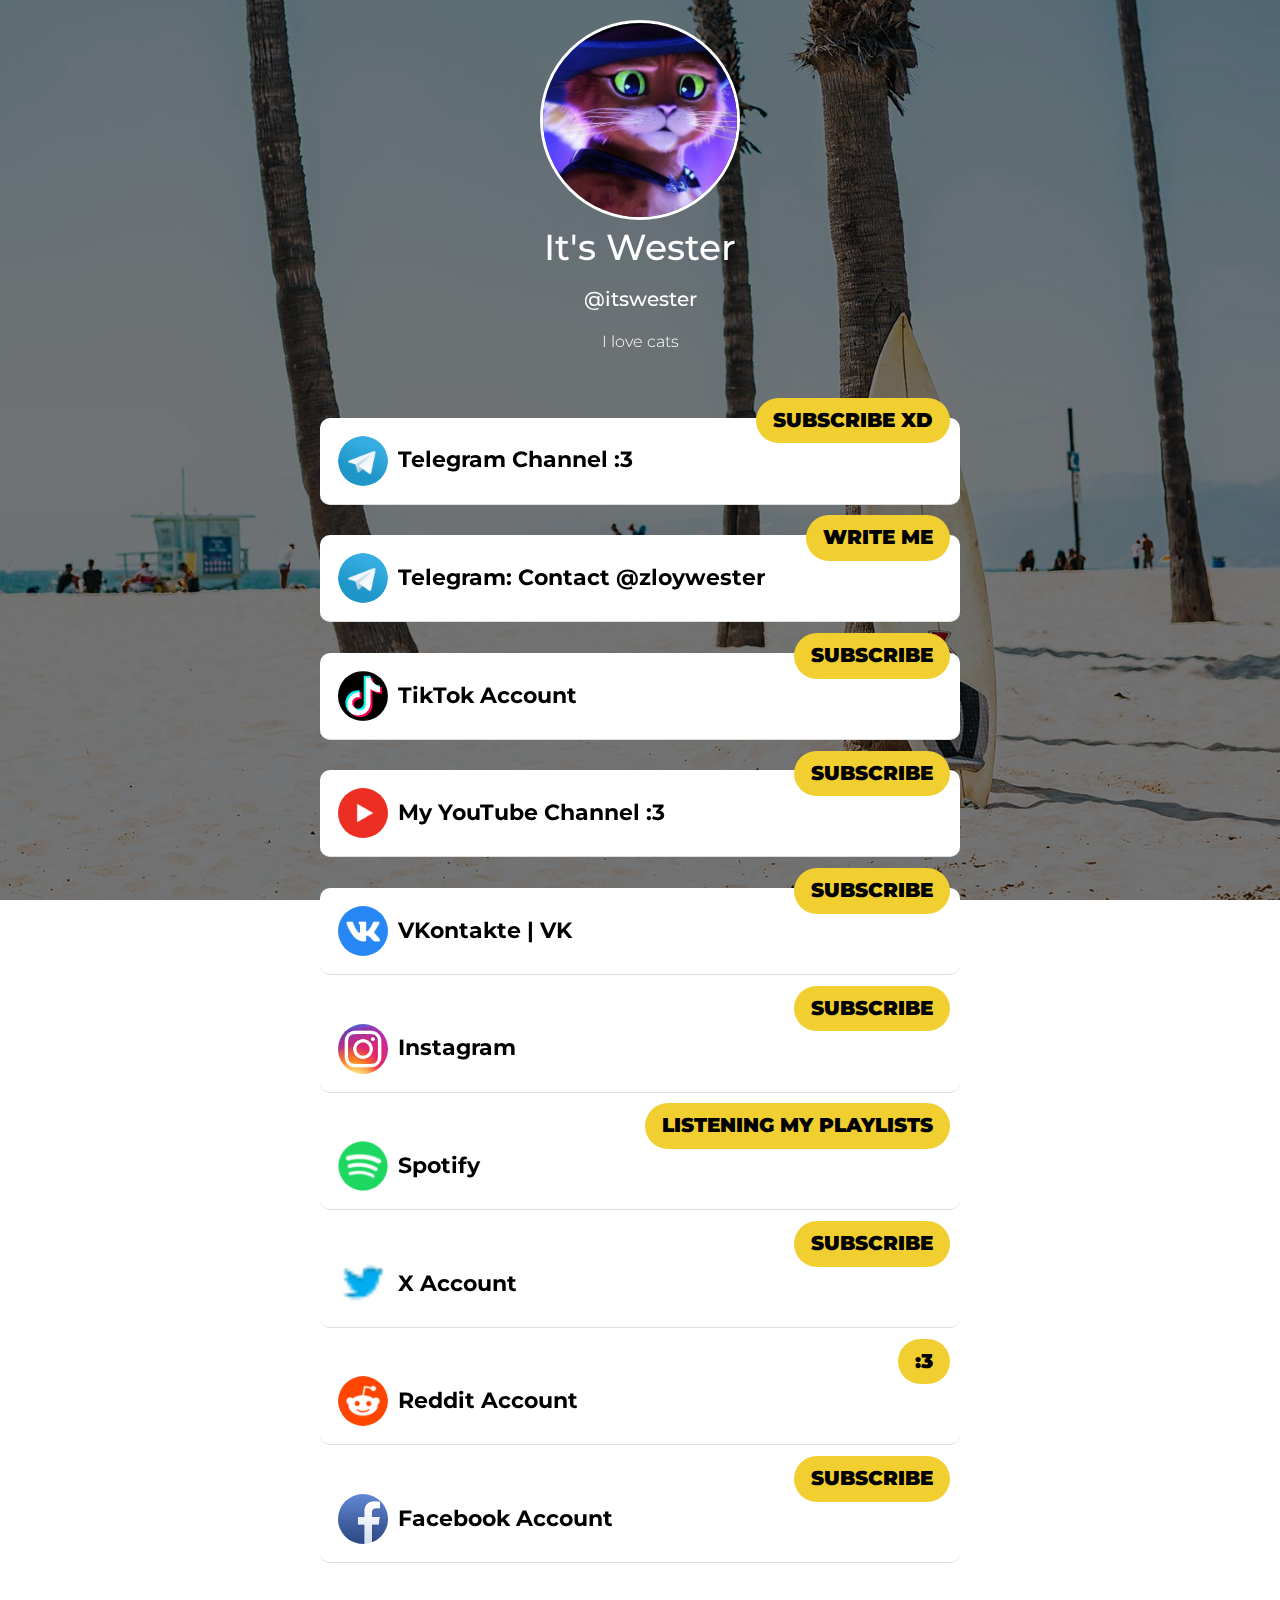
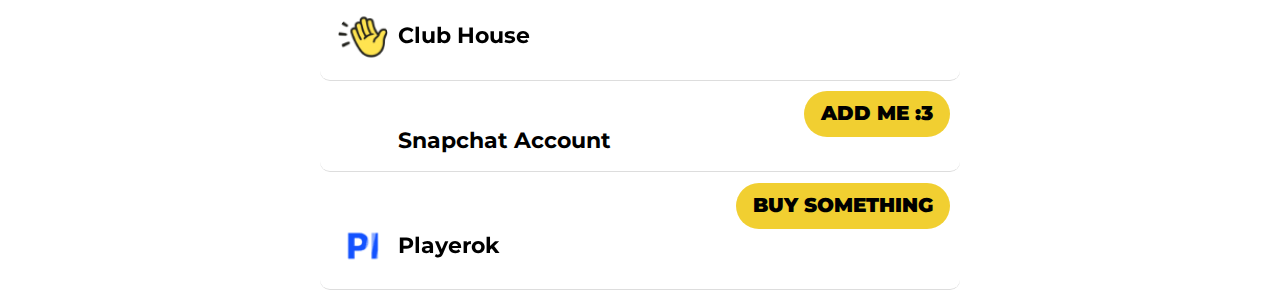
==== commit e59e0c1f: "Add files via upload" ====
--- a/index.html
+++ b/index.html
@@ -7,8 +7,8 @@
 	<title>It's Wester (@itswester) - SocProfile</title>
 	<link rel="canonical" href="itswester.html"/>
 	<meta name="keywords" content="SocProfile, links, internet, bio, link, bio link instagram biolink" />
-	<meta name="description" content="I love cats" />
-	<meta property="og:title" content="It's Wester (@itswester) - SocProfile"/>
+	<meta name="description" content="I love cats :3" />
+	<meta property="og:title" content="It's Wester (@itswester) - Profile"/>
 	<meta property="og:image" content="https://socprofile.com/u/55722/socprofile.com_itswester_1694684919.png"/>
 	<meta property="og:description" content="I love cats"/>
 	<!-- CSS  -->
@@ -1453,7 +1453,7 @@
 <main>
 <div class="link_container" data-role="page">
 					<div class="topmenu">
-				  <a href="itswester.html#!" id="set1"  data-target="dropdown3" class="waves-effect waves-light settings valign-wrapper modal-trigger dropdown-trigger"><i class="material-icons">more_vert</i></a>
+				  
 				  <ul id="dropdown3" class="dropdown-content">
 					<li><a  data-target="modal_share" href="itswester.html#!"  class="modal-trigger">Share<i class="material-icons">share</i></a></li>
 					<li class="divider"></li>
@@ -1488,73 +1488,73 @@
 	<li class="hoverable link1"><input type="hidden" name="sort[]" value="131068"><a href="https://t.me/zloywestersbio" target="_blank"><div class="collapsible-header tenround">  <div class="markers myellow">subscribe xd</div> <img src="favicons-master/index.html@url=https%253A%252F%252Ft.me" alt="" class="circle responsive-img center"><h2>Telegram Channel :3<br><span></span></h2></div></a><li><li class="hoverable link1"><input type="hidden" name="sort[]" value="131056"><a href="https://t.me/itswester" target="_blank"><div class="collapsible-header tenround">  <div class="markers myellow">write me</div> <img src="favicons-master/index.html@url=https%253A%252F%252Ft.me" alt="" class="circle responsive-img center"><h2>Telegram: Contact @zloywester<br><span></span></h2></div></a><li><li class="hoverable link1"><input type="hidden" name="sort[]" value="131065"><a href="https://www.tiktok.com/@MS4wLjABAAAASDpoKjqoGwaKjIwqNsURCw7Mn89HIQzeFBN-Y2U68n9ILQKFwwdjfWn0xLTeco02" target="_blank"><div class="collapsible-header tenround">  <div class="markers myellow">subscribe</div> <img src="favicons-master/index.html@url=https%253A%252F%252Fwww.tiktok.com" alt="" class="circle responsive-img center"><h2>TikTok Account<br><span></span></h2></div></a><li><li class="hoverable link1"><input type="hidden" name="sort[]" value="131063"><a href="https://youtube.com/@itswester" target="_blank"><div class="collapsible-header tenround">  <div class="markers myellow">subscribe</div> <img src="favicons-master/index.html@url=https%253A%252F%252Fyoutube.com" alt="" class="circle responsive-img center"><h2>My YouTube Channel :3<br><span></span></h2></div></a><li><li class="hoverable link1"><input type="hidden" name="sort[]" value="131066"><a href="https://vk.com/itswester" target="_blank"><div class="collapsible-header tenround">  <div class="markers myellow">subscribe</div> <img src="favicons-master/index.html@url=https%253A%252F%252Fvk.com" alt="" class="circle responsive-img center"><h2>VKontakte | VK<br><span></span></h2></div></a><li><li class="hoverable link1"><input type="hidden" name="sort[]" value="131069"><a href="https://www.instagram.com/its.wester?igsh=cWw1OGZqbXk5aGI4" target="_blank"><div class="collapsible-header tenround">  <div class="markers myellow">subscribe</div> <img src="favicons-master/index.html@url=https%253A%252F%252Fwww.instagram.com" alt="" class="circle responsive-img center"><h2>Instagram<br><span></span></h2></div></a><li><li class="hoverable link1"><input type="hidden" name="sort[]" value="131067"><a href="https://open.spotify.com/user/31cron6qnn5moowaylnh4avcdaeu?si=-nbspxlvrwoyfviyyjq6mq" target="_blank"><div class="collapsible-header tenround">  <div class="markers myellow">listening my playlists</div> <img src="favicons-master/index.html@url=https%253A%252F%252Fopen.spotify.com" alt="" class="circle responsive-img center"><h2>Spotify<br><span></span></h2></div></a><li><li class="hoverable link1"><input type="hidden" name="sort[]" value="131070"><a href="https://x.com/itswesters?s=09" target="_blank"><div class="collapsible-header tenround">  <div class="markers myellow">subscribe</div> <img src="favicons-master/index.html@url=https%253A%252F%252Fx.com" alt="" class="circle responsive-img center"><h2>X Account<br><span></span></h2></div></a><li><li class="hoverable link1"><input type="hidden" name="sort[]" value="131078"><a href="https://reddit.com/u/no_resolve7827/s/vx0mtex07y" target="_blank"><div class="collapsible-header tenround">  <div class="markers myellow">:3</div> <img src="favicons-master/index.html@url=https%253A%252F%252Freddit.com" alt="" class="circle responsive-img center"><h2>Reddit Account<br><span></span></h2></div></a><li><li class="hoverable link1"><input type="hidden" name="sort[]" value="131071"><a href="https://www.facebook.com/profile.php?id=100093259361644&mibextid=hayzdx" target="_blank"><div class="collapsible-header tenround">  <div class="markers myellow">subscribe</div> <img src="favicons-master/index.html@url=https%253A%252F%252Fwww.facebook.com" alt="" class="circle responsive-img center"><h2>Facebook Account<br><span></span></h2></div></a><li><li class="hoverable link1"><input type="hidden" name="sort[]" value="131073"><a href="https://www.clubhouse.com/@itswester?utm_medium=ch_profile&utm_campaign=_ycat_neoulmiupxjpgamg-894370" target="_blank"><div class="collapsible-header tenround"><img src="favicons-master/index.html@url=https%253A%252F%252Fwww.clubhouse.com" alt="" class="circle responsive-img center"><h2>Club House<br><span></span></h2></div></a><li><li class="hoverable link1"><input type="hidden" name="sort[]" value="131077"><a href="https://www.snapchat.com/add/itswesters?share_id=lyeh5lrzxes&locale=ru-ru" target="_blank"><div class="collapsible-header tenround">  <div class="markers myellow">add me :3</div> <img src="favicons-master/index.html@url=https%253A%252F%252Fwww.snapchat.com" alt="" class="circle responsive-img center"><h2>Snapchat Account<br><span></span></h2></div></a><li><li class="hoverable link1"><input type="hidden" name="sort[]" value="131083"><a href="https://playerok.net/profile/its-westers/products" target="_blank"><div class="collapsible-header tenround">  <div class="markers myellow">buy something</div> <img src="favicons-master/index.html@url=https%253A%252F%252Fplayerok.net" alt="" class="circle responsive-img center"><h2>Playerok<br><span></span></h2></div></a><li>		    </ul>
 
 	
-		<div id="modal_share" class="modal">
-	<div class="modal-footer">
-	  <a href="itswester.html#!" class="modal-close waves-effect circle "> <i class="small material-icons">close</i></a>
-	</div>
-	<div class="modal-content">
-		<div class="center-align">
-		<a class="center-align modal-trigger" data-target="modal_share" href="itswester.html#!" title="It's Wester"><img src="u/55722/socprofile.com_itswester_1694684919.png" alt="It's Wester" class="circle responsive-img center avatar3"></a>
-		 <div class="center-align">It's Wester</div>
-		 <div class="center-align share_soc">Share your link on social media<br />
-</div>
-	</div>
-		
-		<div class="center-align">
-			<div class="section">
-				<div class="row">
-					<div class="col s12 m11">
-					<div class="center-align" id="share_name">https://socprofile.com/<span>itswester</span></div>
-					</div>
-					
-					<div class="col s12 m1">
-					<script type="text/javascript">
-					var clipboard = new ClipboardJS('.btn');
-					
-					clipboard.on('success', function (e) {
-					console.log(e);
-					});
-					
-					clipboard.on('error', function (e) {
-					console.log(e);
-					});
-					</script>
-								
-					<a class="btn-large waves-effect waves-circle waves-light btn-floating secondary-content btn" data-clipboard-action="copy" data-clipboard-target="#share_name" href="itswester.html#!" onclick="M.toast({html: 'Copied to clipboard', classes: 'rounded', displayLength:500})"><i class="material-icons">content_copy</i></a>
-					</div>
-				</div>
-			</div>
-			
-			
-		</div>
-		
-	
-			
-
-
-		
-		<script type="text/javascript" src="js/qrcode.min.js"></script>
-		<input id="your_qr" type="hidden" value="https://socprofile.com/itswester/" />
-		<div id="qrcode" class="center"><a href="itswester.html#!" id="qrcode2"></a></div>
-		<script type="text/javascript">
-		var qrcode = new QRCode(document.getElementById("qrcode2"), {
-			width : 200,
-			height : 200
-		});
-		function makeCode () {		
-			var elText = document.getElementById("your_qr");	
-			qrcode.makeCode(elText.value);
-		}
-		makeCode();
-		</script>
-	
-	<div class="share_instructions">
-		 	<a id="modal_inst" href="en/instagram/index.html">How to add link to Instagram</a>
-			<a id="modal_tw" href="en/twitter/index.html">How to add link to Twitter</a>
-			<a id="modal_fb" href="en/facebook/index.html">How to add link to Facebook</a>
-		</div>	
-		
-	</div>
+		<div id="modal_share" class="modal">
+	<div class="modal-footer">
+	  <a href="itswester.html#!" class="modal-close waves-effect circle "> <i class="small material-icons">close</i></a>
+	</div>
+	<div class="modal-content">
+		<div class="center-align">
+		<a class="center-align modal-trigger" data-target="modal_share" href="itswester.html#!" title="It's Wester"><img src="u/55722/socprofile.com_itswester_1694684919.png" alt="It's Wester" class="circle responsive-img center avatar3"></a>
+		 <div class="center-align">It's Wester</div>
+		 <div class="center-align share_soc">Share your link on social media<br />
+</div>
+	</div>
+		
+		<div class="center-align">
+			<div class="section">
+				<div class="row">
+					<div class="col s12 m11">
+					<div class="center-align" id="share_name">https://socprofile.com/<span>itswester</span></div>
+					</div>
+					
+					<div class="col s12 m1">
+					<script type="text/javascript">
+					var clipboard = new ClipboardJS('.btn');
+					
+					clipboard.on('success', function (e) {
+					console.log(e);
+					});
+					
+					clipboard.on('error', function (e) {
+					console.log(e);
+					});
+					</script>
+								
+					<a class="btn-large waves-effect waves-circle waves-light btn-floating secondary-content btn" data-clipboard-action="copy" data-clipboard-target="#share_name" href="itswester.html#!" onclick="M.toast({html: 'Copied to clipboard', classes: 'rounded', displayLength:500})"><i class="material-icons">content_copy</i></a>
+					</div>
+				</div>
+			</div>
+			
+			
+		</div>
+		
+	
+			
+
+
+		
+		<script type="text/javascript" src="js/qrcode.min.js"></script>
+		<input id="your_qr" type="hidden" value="https://socprofile.com/itswester/" />
+		<div id="qrcode" class="center"><a href="itswester.html#!" id="qrcode2"></a></div>
+		<script type="text/javascript">
+		var qrcode = new QRCode(document.getElementById("qrcode2"), {
+			width : 200,
+			height : 200
+		});
+		function makeCode () {		
+			var elText = document.getElementById("your_qr");	
+			qrcode.makeCode(elText.value);
+		}
+		makeCode();
+		</script>
+	
+	<div class="share_instructions">
+		 	<a id="modal_inst" href="en/instagram/index.html">How to add link to Instagram</a>
+			<a id="modal_tw" href="en/twitter/index.html">How to add link to Twitter</a>
+			<a id="modal_fb" href="en/facebook/index.html">How to add link to Facebook</a>
+		</div>	
+		
+	</div>
 </div>		
 			  
 			</div>
@@ -1565,36 +1565,6 @@
 </div>
 
 </main>
-<div class="link_container">
-<br><br>
-<center>
-<!-- Yandex.RTB -->
-<script>window.yaContextCb=window.yaContextCb||[]</script>
-<script src="https://yandex.ru/ads/system/context.js" async></script>
-<div id="yandex_rtb_R-A-2158910-2"></div>
-<div id="yandex_rtb_R-A-2158910-3"></div>
-<script>
-    if (window.screen.width < 991) {
-        // For mobile
-                 atOptions = {
-		'key' : '33033e75f1f778efb011b53dfbe09032',
-		'format' : 'iframe',
-		'height' : 50,
-		'width' : 320,
-		'params' : {}
-	};
-	document.write('<scr' + 'ipt type="text/javascript" src="//commentaryforestblaspheme.com/33033e75f1f778efb011b53dfbe09032/invoke.js"></scr' + 'ipt>');    } else {
-        // For desktop
-                atOptions = {
-		'key' : '7dbdec7794ab0111dbfa7ccab41bf951',
-		'format' : 'iframe',
-		'height' : 90,
-		'width' : 728,
-		'params' : {}
-	};
-	document.write('<scr' + 'ipt type="text/javascript" src="//commentaryforestblaspheme.com/7dbdec7794ab0111dbfa7ccab41bf951/invoke.js"></scr' + 'ipt>');    }
-</script>
-</center></div>
 <div class="page-img" style="background: url(img/backgrounds/1080/04.jpg);background-position: top center;background-repeat:no-repeat;background-size:cover;" ></div><div id="page-bg" class="page-bg">
 </div>  </body>
-</html>+</html>
--- a/css/style.css@v=1.css
+++ b/css/style.css@v=1.css
@@ -0,0 +1,714 @@
+html, body {
+    min-height: 100%;
+    height: 100%;
+}
+
+body {
+    display: flex;
+    flex-direction: column;
+}
+
+footer {
+    margin-top: auto;
+}
+
+.br {
+    display: block;
+    width: 100%;
+    margin: 1rem;
+}
+
+.icon-block {
+
+  padding: 0 15px;
+
+}
+
+.icon-block .material-icons {
+
+	font-size: inherit;
+
+}
+@import url(http://fonts.googleapis.com/css?family=Philosopher&subset=cyrillic);
+body { font-family:Montserrat !important, Verdana; }
+.page-img { z-index:-2;
+margin: 0;
+		width:100%;
+		height:100%;
+		position:fixed;
+		left:0;
+		top:0;
+ }
+.page-bg {
+	position: fixed;
+	width: 100%;
+	height: 100%;
+	top: 0;
+	left: 0;
+	z-index: -1;
+	overflow:hidden;
+	background: hsla(0,0%,0%,0.5) border-box;
+}
+.blured {  -webkit-filter: blur(20px);	filter: blur(20px); }
+#adult {
+	position: fixed;
+	width: 100%;
+	height: 100%;
+	top: 0;
+	left: 0;
+	z-index: 1100;
+	overflow:hidden;
+	background: hsla(0,0%,0%,0.5) border-box;
+}
+#adult a { color:white; padding:10px 20px; margin:30px auto !important; border-radius:10px; border:2px solid white; white-space:nowrap; display:block; width:300px; }
+#adult h3 { font-size:2.2rem; }
+#outer {
+    position:absolute;
+    top:0;
+    left:0;
+    width:100%;
+    height:100%;
+}
+
+#table-container {
+    height:100%;
+    width:100%;
+    display:table;
+}
+
+#table-cell {
+    vertical-align:middle;
+    height:100%;
+    display:table-cell;
+	text-align: center;
+	margin:auto;
+	color:white !important;
+}
+main {
+	position: relative;
+	width: 100%;
+	height:100%;
+	top: 0;
+	left: 0;
+	margin: 0;
+	padding: 0;	
+}
+
+/* CROP */
+
+#sample_image,#sample_image2,#uploaded_image,#uploaded_image2 {
+	display: block;
+	max-width: 100%;
+}
+.img_for_crop { margin:auto; }
+#uploaded_image { border-radius:50%; cursor: pointer; width:400px; height:400px; }
+#uploaded_image2 {  border-radius:10px; cursor: pointer; width:100%;  }
+
+.modal-lg{
+	max-width: 1000px !important;
+}
+
+.overlay {
+  position: absolute;
+  bottom: 0;
+  left: 0;
+  right: 0;
+  height: 0;
+  transition: .3s ease;
+  width: 100%;
+  
+}
+
+.image_area:hover .overlay,.image_area:active .overlay,.image_area2:hover .overlay,.image_area2:active .overlay   {
+  height: 65%;
+  cursor: pointer;
+}
+.overlay img { width:40px; height:40px; transition: .3s ease; position:absolute; left:50px; top:-50px;}
+.image_area2 .overlay img { left:45%!important;  }
+.image_area2 { margin:10px 0; }
+.image_area:hover .overlay img,.image_area:active .overlay img,.image_area2:hover .overlay img,.image_area2:active .overlay img {
+width:60px;
+height:60px;
+left:40px; top:-10px;
+}
+
+
+#modal .cropper-crop-box, #modal .cropper-view-box {
+border-radius: 50%;
+}
+
+#modal .cropper-view-box {
+box-shadow: 0 0 0 1px #39f;
+outline: 0;
+}
+
+#modal .cropper-face {
+background-color:inherit !important;
+}
+
+#modal .cropper-dashed, .cropper-point.point-se, .cropper-point.point-sw, .cropper-point.point-nw,   .cropper-point.point-ne, .cropper-line {
+display:none !important;
+}
+
+#modal .cropper-view-box {
+outline:inherit !important;
+}
+#modal .btn-large { margin-right:20px !important; }
+#modal .modal-footer { height:75px; }
+
+
+
+
+
+
+/* CROP END */
+
+/*COLORS*/
+#color, #color0, #color1 { background: -moz-linear-gradient(45deg, #f09433 0%, #e6683c 25%, #dc2743 50%, #cc2366 75%, #bc1888 100%); 
+background: -webkit-linear-gradient(45deg, #f09433 0%,#e6683c 25%,#dc2743 50%,#cc2366 75%,#bc1888 100%); 
+background: linear-gradient(45deg, #f09433 0%,#e6683c 25%,#dc2743 50%,#cc2366 75%,#bc1888 100%); 
+filter: progid:DXImageTransform.Microsoft.gradient( startColorstr='#f09433', endColorstr='#bc1888',GradientType=1 ); }
+
+#color2 { background: -moz-linear-gradient(45deg, #4393cc 0%, #6575cc 25%, #7b60cc 50%, #8954cc 75%, #9c41cc 100%); 
+background: -webkit-linear-gradient(45deg, #4393cc 0%, #6575cc 25%, #7b60cc 50%, #8954cc 75%, #9c41cc 100%); 
+background: linear-gradient(45deg, #4393cc 0%, #6575cc 25%, #7b60cc 50%, #8954cc 75%, #9c41cc 100%); 
+filter: progid:DXImageTransform.Microsoft.gradient( startColorstr='#45deg', endColorstr='#9c41cc',GradientType=1 ); }
+
+#color3 {  background: #ec008c;  background: -webkit-linear-gradient(to right, #fc6767, #ec008c); background: linear-gradient(to right, #fc6767, #ec008c); }
+#color4 {  background: #12c2e9; background: -webkit-linear-gradient(to right, #12c2e9, #c471ed, #f64f59); background: linear-gradient(to right, #12c2e9, #c471ed, #f64f59);  }
+#color5 { background: #ad5389; background: -webkit-linear-gradient(to right, #3c1053, #ad5389);background: linear-gradient(to right, #3c1053, #ad5389); }
+#color6 { background: #C6FFDD;background: -webkit-linear-gradient(to right, #f7797d, #FBD786, #C6FFDD); background: linear-gradient(to right, #f7797d, #FBD786, #C6FFDD)}
+#color7 { background: #ee9ca7;background: -webkit-linear-gradient(to right, #ffdde1, #ee9ca7); background: linear-gradient(to right, #ffdde1, #ee9ca7);  }
+#color8 { background: #00b09b;  background: -webkit-linear-gradient(to right, #96c93d, #00b09b); background: linear-gradient(to right, #96c93d, #00b09b);  }
+#color9 { background: #B2FEFA; background: -webkit-linear-gradient(to right, #0ED2F7, #B2FEFA);
+background: linear-gradient(to right, #0ED2F7, #B2FEFA); }
+#color10 {background: #536976; background: -webkit-linear-gradient(to right, #292E49, #536976);background: linear-gradient(to right, #292E49, #536976); }
+#color11 {background: #24C6DC;  background: -webkit-linear-gradient(to right, #514A9D, #24C6DC); background: linear-gradient(to right, #514A9D, #24C6DC);}
+#color12 {background: #ADD100; background: -webkit-linear-gradient(to right, #7B920A, #ADD100); background: linear-gradient(to right, #7B920A, #ADD100); }
+#color13 {background: #ee0979; background: -webkit-linear-gradient(to right, #ff6a00, #ee0979);  background: linear-gradient(to right, #ff6a00, #ee0979);}
+#color14 {background: #e7d196;}
+#color15 {background: #df5a96;}
+#color16 {background: #b8aae0;}
+#color17 {background: linear-gradient(-45deg, #ee7752, #e73c7e, #23a6d5, #23d5ab);background-size: 400% 400%;animation: gradient 15s ease infinite;}
+@keyframes gradient {
+	0% {
+		background-position: 0% 50%;
+	}
+	50% {
+		background-position: 100% 50%;
+	}
+	100% {
+		background-position: 0% 50%;
+	}
+}
+#color18 {background: #eac3c3;}
+#color19 {background: #ADD100;}
+#color20 {background: #6d6d6d;}
+#color21 {background: black;}
+#color22 { background: linear-gradient(-45deg, #FF0080, #FF8C00, #40E0D0); background-size: 400% 400%;animation: gradient 15s ease infinite;}
+#color23 { background: linear-gradient(-45deg, #fdc78d, #fcb0bc, #f994f3); background-size: 400% 400%;animation: gradient 15s ease infinite;} 
+
+/* COLORS END */
+
+.domain_input {
+position:relative;
+background:white; 
+border-radius:10px;
+margin:10px 0;
+display: flex;
+  align-items: center;
+height:50px !important;
+}
+
+.domain_input .dom_inp{ position:absolute; left:133px; top:-5px; width:60% !important; overflow:hidden; }
+.domain_input .log_site{ position:absolute; color:#999; font-size:14px !important;  left:20px; top:13px;}
+.domain_input input,.domain_input input:focus,.domain_input input:active,.domain_input:focus,.domain_input:active,.reg_design input  { border:none !important; box-shadow:none !important; -webkit-box-shadow:none !important;}
+
+#modal_settings .col { font-size:16px!important; }
+.share_instructions { width:90%; max-width:100%; margin:10px auto auto auto;   }
+.share_instructions a { display:block; font-size:14px; color: black; padding:5px 5px 5px 40px; background-size:25px !important;    }
+a#modal_inst { background:url('../img/services/instagram.svg') left center  no-repeat; }
+a#modal_tw { background:url('../img/services/twitter.svg') left center  no-repeat; }
+a#modal_fb { background:url('../img/services/facebook.svg') left center  no-repeat; }
+
+.yes,.no { border-radius: 10px; padding:10px 20px; margin-bottom:10px;}
+.yes { background:#d7f0bb;}
+.no { background:#f7ebce;}
+
+video::-webkit-media-controls {
+  display:none !important;
+  border:none !important;
+}
+.round_choise,.round_color{ cursor:pointer; background:#f2f2f2; width:40px; height:40px; border:2px solid white; outline: none;
+-ms-filter: "progid:DXImageTransform.Microsoft.Alpha(Opacity=30)";
+filter: alpha(opacity=30);
+-moz-opacity: 0.3;
+-khtml-opacity: 0.3;
+opacity: 0.3;
+border-radius:30px;
+float:left; margin: 10px 10px 5px 0;
+}
+
+.round_choise input, .round_choise input:focus { padding:0 15px 5px 15px !important; font-weight:900; text-transform:uppercase; font-size:0.8em;    border-bottom: none !important;
+  -webkit-box-shadow:none !important;
+          box-shadow:none !important; }
+.round_choise:hover, .round_choise:active,.round_color:hover,.round_color:active{ border:2px solid white;
+-ms-filter: "progid:DXImageTransform.Microsoft.Alpha(Opacity=100)";
+filter: alpha(opacity=100);
+-moz-opacity: 1;
+-khtml-opacity: 1;
+opacity: 1;
+}
+.yep, .yep img{
+-ms-filter: "progid:DXImageTransform.Microsoft.Alpha(Opacity=100)" !important;
+filter: alpha(opacity=100) !important;
+-moz-opacity: 1 !important;
+-khtml-opacity: 1 !important;
+opacity: 1 !important;
+}
+.round_color.yep { border:2px solid #B388FF; }
+#light_overlay, #circle_overlay, #light_overlay2, #circle_overlay2, #light_overlay3, #circle_overlay3, #light_overlay4, #circle_overlay4, #light_overlay5, #circle_overlay5, #light_overlay6, #circle_overlay6, #light_overlay7, #circle_overlay7, #light_overlay8, #circle_overlay8, #light_overlay9, #circle_overlay9 , #light_overlay10, #circle_overlay10 { display:none; position: absolute;
+left:0; top:0; width:100%; height:100%; z-index:110;}
+
+.loader {
+position: absolute;
+top :0;
+left: 0;
+right: 0;
+bottom: 0;
+margin: auto;
+}
+
+#light_overlay,#light_overlay2,#light_overlay3,#light_overlay4,#light_overlay5,#light_overlay6,#light_overlay7,#light_overlay8,#light_overlay9,#light_overlay10{ background:white;
+-ms-filter: "progid:DXImageTransform.Microsoft.Alpha(Opacity=75)";
+filter: alpha(opacity=75);
+-moz-opacity: 0.75;
+-khtml-opacity: 0.75;
+opacity: 0.75;
+
+}
+.post_med_img { display:block; margin:auto; width:100%; }
+.gray-outline { background:none; border:2px solid  #ccc; padding:10px; border-radius:10px; margin:20px 0 !important;}
+.share_soc { font-size:14px; color: #999; }
+#qrcode #qrcode2 img, #qrcode img { margin:auto; width:200px !important;  height:200px !important; }
+
+#add_text,#add_text2 { padding:20px; height:200px; min-height:200px; max-height:400px; font-weight:300; border:1px solid #ccc; border-radius:10px; max-width:95%; min-width:80%;  margin:10px; text-align:center; }
+#share_name { color:#bcb9c1; font-size:12px; margin:10px; word-wrap:break-word ; background:#f1eff5; padding:10px 5px; border-radius:10px; }
+#share_name span,#settings_check{ color:black;  font-size:16px; }
+
+.hidden { display:none; }
+#show_choise { display:none; }
+#round_comment { background:none !important; border:none !important; outline:none !important; border-bottom: none !important;  box-sizing: border-box !important; }
+
+#round_col1,.mgreen,#round_col1e { background:#40bc32 ; color:white;}
+#round_col2,.myellow,#round_col2e { background:#f1cf31 ; color:black; }
+#round_col3,.mred,#round_col3e { background:#ff2a1c ; color:white;}
+#round_col4,.mblack { background:#000000 ; color:white;}
+#round_col5,.mgorange,#round_col4e { background:#ff620c;color:white; }
+#round_col6,.mblue,#round_col5e { background:#169fff; color:white;}
+
+#round_col1 input, #round_col1 input::placeholder,#round_col1e input, #round_col1e input::placeholder   { color: white !important; }
+#round_col2 input::placeholder, #round_col2e input::placeholder { color: black !important; }
+#round_col3 input, #round_col3 input::placeholder,#round_col3e input, #round_col3e input::placeholder  { color: white !important; }
+#round_col4 input, #round_col4 input::placeholder  { color: white !important; }
+#round_col5 input, #round_col5 input::placeholder,#round_col5e input, #round_col5e input::placeholder,#round_col4e input, #round_col4e input::placeholder  { color: white !important; }
+#round_col6 input, #round_col6 input::placeholder,#round_col6e input, #round_col5e input::placeholder  { color: white !important; }
+/* .modal { max-height: 95%; overflow: visible;} */
+
+#link_check { margin-bottom:1.5rem;  }
+#link_pic,#link_pic2 { width:40px; height:40px; border-radius:50%; margin-right:10px;   }
+#link_pic:empty,#link_pic2:empty { background: url('../favicons-master/default.png') #F2F2F2 center center no-repeat; background-size:90%;  }
+#link_pic img,#link_pic2 img { width:80%; height:auto;  }
+
+.tenround { border-radius:10px;  align-items: center; flex-wrap: nowrap;}
+.tenpxborder { border-radius:10px; }
+.avatar {  width:140px !important; height:140px  !important; border:3px solid #fff; min-width:110px; }
+.image_area,.image_area2 {  position: relative; }
+.image_area label,.image_area form {width:140px !important; height:140px  !important; display:inline-block; clear:both; position:relative; margin:auto;
+}
+.image_area2 label,.image_area2 form {width:100% !important; display:inline-block; clear:both; position:relative; margin:auto;
+}
+.avatar3 { width:70px !important; height:70px  !important; min-width:70px; }
+.avatar2 { width:45px; height:45px; border:0; margin:10px 0 0 0 !important; padding:0 !important; }
+#avatar_link { height:66px !important; }
+.white_container { border-radius: 10px; background:white; padding:10px 20px; }
+.easy_gray { background: #f3f3f3 !important; }
+
+.ava_div { width:206px; height:206px !important; overflow:hidden; position: relative; left:0; top:20px; margin-bottom:40px;  }
+.ava_div a img { margin:0 !important; }
+.user_fio2 {  position: absolute; left:240px; top:55px;   }
+.username2 {  position: absolute; left:240px; top:70px;  }
+.username_desc2 { font-weight:300; color:white; font-size:16px;  position: absolute; left:240px; top:155px; }
+.shapka { position:relative; height: auto; }
+.username2 h2 {  color:#fff !important; font-size:22px !important; font-weight:500  !important; }
+.nav-wrapper ul li a { font-weight:500; /* text-transform:uppercase; */ } 
+
+ /* label color */
+   .input-field label {
+     color: #999;
+   }
+   /* label focus color */
+   .input-field input[type=text]:focus + label {
+     color: #b388ff;
+   }
+   /* label underline focus color */
+   .input-field input[type=text]:focus {
+     border-bottom: 1px solid #b388ff;
+     box-shadow: 0 1px 0 0 #b388ff;
+   }
+   /* valid color */
+   .input-field input[type=text].valid {
+     border-bottom: 1px solid #b388ff;
+     box-shadow: 0 1px 0 0 #b388ff;
+   }
+   /* invalid color */
+   .input-field input[type=text].invalid {
+     border-bottom: 1px solid #b388ff;
+     box-shadow: 0 1px 0 0 #b388ff;
+   }
+   /* icon prefix focus color */
+   .input-field .prefix.active {
+     color: #b388ff;
+   }
+
+.qcontact_list li a img { width:50px; height:auto; border-radius:50%; }
+.qcontact_list { text-align:center; }
+.qcontact_list li {
+   display: inline-block;
+    width:50px; 
+     height: 50px;
+     margin-right: 3px;
+ }
+.qcontact_list li a{
+-ms-filter: "progid:DXImageTransform.Microsoft.Alpha(Opacity=20)";
+filter: alpha(opacity=20);
+-moz-opacity: 0.2;
+-khtml-opacity: 0.2;
+opacity: 0.2;
+}
+.link_counter  { position: absolute !important; width:85%; text-align:center; bottom:-15px; left:37px; font-weight:500; color: #b7b7b7; font-size:0.7em; }
+.link_counter span { font-weight:900;}
+.theme1 h1 { color:#fff; font-size:22px; font-weight:500; margin:0; }
+.username { color:white; font-size:16px; margin:10px 0; font-weight:500;}
+.main_links li { margin:6px 0; position:relative; border-radius: 10px; }
+.main_links li a div{ margin:0 0 1.2em 0; position:relative; }
+.text { color:white; padding:5px 0; font-weight:300; word-wrap: break-word;}
+.markers { position: absolute !important; top:-1em; right:10px; border-radius:30px; padding:5px 10px; font-weight:900; text-transform:uppercase; font-size:0.8em; }
+.nav { position: absolute !important; bottom:10px; width:30px; height:30px;  background-size:30px; cursor:pointer !important; margin:0!important; z-index:130; }
+.navq { position: absolute !important; top:0; right:0; width:35px; height:35px;  background-size:35px; cursor:pointer !important; margin:0!important; z-index:130; background:url('../img/close.svg') center center  no-repeat; }
+.navclose { background:url('../img/close.svg') center center  no-repeat; right:10px; }
+.modal { border-radius:10px;}
+.modal-close { color:black; right:15px; top:15px;}
+.modal-content { padding-top:0!important; }
+.navedit { background:url('../img/edit.svg') center center  no-repeat; right:50px; }
+.main_links li a div h2 { font-size:15px; display:block; font-weight: 700; color:black; margin:0 10px; align-items: center;   }
+.main_links li a div h2 span {   font-size:14px; margin:0 !important; color:#969696; font-weight:500;  }
+.editlink a div h2 { width:100%; overflow:hidden; -webkit-mask-image: linear-gradient(to right, rgba(0,0,0,1) 60%, rgba(0,0,0,0)); }
+.main_links li a div h3 { font-size:12px; margin:0 !important; position: absolute; bottom:0.8em; left:91px; color:#969696; width:70%; overflow:hidden; -webkit-mask-image: linear-gradient(to right, rgba(0,0,0,1) 70%, rgba(0,0,0,0));}
+.main_links li a div img { width:30px; }
+.username_desc { font-weight:300; color:white; font-size:12px; margin-bottom:1.5em}
+.profile_views { font-weight:300; color:white; font-size:12px; margin-bottom:1.5em}
+.profile_views span { font-weight:500; font-size:18px; }
+#copyright_panel ul li a{ color:white; -ms-filter: "progid:DXImageTransform.Microsoft.Alpha(Opacity=50)"; -moz-opacity: 0.5;-khtml-opacity: 0.5; opacity: 0.5; font-size:12px; font-weight:300; margin:0; padding:0;}
+.unactivelnk { -ms-filter: "progid:DXImageTransform.Microsoft.Alpha(Opacity=50)"; -moz-opacity: 0.5;-khtml-opacity: 0.5; opacity: 0.5; }
+.carousel a img { border-radius:50%!important;  }
+.carousel a { width:60px; height:60px; margin-right:10px;}
+.owl-carousel .owl-item img { width:60px !important; height:60px !important ; }
+.gallery .carousel .carousel-item img { height:100%; width:auto; }
+#virified { width:20px; height:auto;  }
+.vidik, .gallery .carousel{
+  position: relative;
+  padding-bottom: 56.25%; /* 16:9 (if 4:3 = 75%) */
+  height: 0;
+  overflow: hidden;
+}
+.vidik iframe, .editvidik div{
+  position: absolute;
+  top: 0;
+  left: 0;
+  width: 100%;
+  height: 100%;
+  border-width: 0;
+  outline-width: 0;
+  border-radius:10px;
+  overflow:hidden;
+}
+.owl-stage-outer {
+  display: flex;
+  flex-wrap: nowrap;
+  flex-direction: column;
+}
+.owl-stage-outer > .owl-stage {
+  margin:0 auto;
+}
+.red_alert { color:white; background:#ff8a80; padding:10px 20px; border-radius:10px; margin:20px 10px; font-size:14px; line-height:200%;}
+.red_alert span a { color:black; font-weight:bold; background:white; border-radius:50px; padding:3px 10px; white-space: nowrap ;}
+.red_alert span a:hover { background: #F0DDDD;  }
+.video2-container iframe,.video2 iframe { border-radius: 10px; }
+.editvidik iframe { position: relative; top: 50%; transform: translateY(-50%); width:70%; height:80%; left:30px; }
+.vidioc {  background: url(../img/drag_white.svg) #282828 5px center no-repeat !important;   background-size:22px !important; position:relative; padding:30px; border-radius: 10px; }
+.video2 { margin:10px 0 !important; }
+.vidioc iframe,.gal_edit img { border-radius:10px; }
+.editvidik div {  background: url(../img/drag_white.svg) #282828 5px center no-repeat;   background-size:22px; }
+.headerr_edit, .headerr .navedit, .text .navedit, .video2 .navedit  {  position: absolute; top: 50%; transform: translateY(-50%); z-index:999; background:url('../img/edit.svg') center center no-repeat; width:30px; height:30px; background-size:30px; border-radius:50%; right:40px; }
+.headerr_close, .headerr .navclose, .text .navclose, .video2 .navclose{  position: absolute; top: 50%; transform: translateY(-50%); z-index:999; background:url('../img/close.svg') center center no-repeat;  width:30px; height:30px; background-size:30px; border-radius:50%; right:5px; }
+.carousel a img { width: auto; height: 100% !important; }
+.gallery { border-radius:10px; overflow:hidden; background:#282828; }
+.gal_edit {  background: url(../img/drag_white.svg) #282828 5px center no-repeat !important;   background-size:22px !important; position:relative; padding:30px;  border-radius: 10px;}
+.collapsible-header { padding: 0.7rem; }
+.swipe { background:green;}
+.main_links .editlink a .collapsible-header { padding-left:40px; background: url(../img/drag.svg) #fff  7px center no-repeat; background-size:1.5em; }
+.editlink, .editlink a, .editlink a div, .edith, .editvidik div, .gal_edit,.vidioc,.editt{ cursor:move;  }
+.headerr h2{ font-size:18px; margin:10px 0;  position:relative; color:white;  word-wrap: break-word;}
+.edith h2, .editt{  background: url(../img/drag_white.svg)  7px center no-repeat;  background-size:18px; }
+.edith h2, .editt{ position:relative; padding-left:40px !important; padding-right:70px  !important;}
+.dropdown-content li a { color:#000; }
+.dropdown-content { width:240px!important; border-radius:10px; }
+.topmenu { padding:10px 0; }
+#google_button { background:  url(../img/google_button_icon.svg) left center no-repeat #4285f4;  color:white; padding:20px 20px 20px 60px; border-radius:10px; }
+#google_button:hover { background-color: #6da6f7; }
+#sep_title,#sep_title2 { text-align:center; }
+
+#vk_button { background:  url(../img/services/vk_onlywhite.svg) 10px center no-repeat #4285f4;  color:white; padding:20px 20px 20px 70px; border-radius:10px; background-size:50px;}
+#vk_button:hover { background-color: #659cf8; }
+.social_enter li { margin:10px 20px 0 0; display:inline-flex;  }
+.social_enter,.social_enter li { line-height:10px !important; }
+.social_enter li a { margin-bottom:10px; }
+
+
+.carou { background:black; overflow:hidden; }
+.small_gray,.small_gray a { font-size:12px; color:#999; text-decoration:underline; }
+.g-recaptcha, .g-recaptcha div{
+overflow: hidden;
+max-width: 100%;
+display:table;
+margin:0 auto 5px auto;
+}
+.topmenu { position:relative;}
+.settings { position:absolute; right:0; margin:0; border-radius:30px; padding:10px 20px; color:white; border:2px solid white;  }
+.settings#set1 { border:none;}
+.settings#set1 i{ font-size:30px;  }
+.main_links { padding-top:10px; }
+#google_interview { width:320px; }
+
+.reg_design {
+position:relative;
+height:60px;
+background:white;
+margin:10px auto;
+width:320px;
+overflow:hidden;
+border-radius:200px;
+border:2px solid #AC9BFF;
+}
+.reg_design img,.reg_design input,.reg_design span,.reg_design p,.reg_design button{ position:absolute; }
+.reg_design span,.reg_design input,.reg_design p { font-size:14px !important; }
+
+.reg_design img { border-radius:50%; width:40px; height:40px; left:0; top:7px; }
+.reg_design span { left:43px; top:16px; }
+.reg_design input { left:153px; top:2px; width:110px !important;  }
+.reg_design p { left:153px; top:16px; margin:0 !important; color:#b5b5b5;}
+.reg_design button { right:7px; top:8px; width:40px !important; height:40px !important; }
+.reg_design button i  {  line-height: 40px !important;}
+.alert_info { border-radius:10px; background:white; position:absolute; margin-left: auto;
+margin-right: auto;
+left: 0;
+right: 0;
+bottom:50px;
+text-align: center; width:300px; padding:40px 20px 20px 20px;
+-webkit-box-shadow: 4px 4px 57px 4px rgba(0, 0, 0, 0.3);
+-moz-box-shadow: 4px 4px 57px 4px rgba(0, 0, 0, 0.3);
+box-shadow: 4px 4px 57px 4px rgba(0, 0, 0, 0.3);
+z-index:999;
+}
+.alert_info .nav { bottom:0 !important; top:10px; right:10px; width:30px; height:30px; background-size:30px;  }
+.main_h5 { font-size:16px; }
+.main_h1 { font-size:22px; margin:15px 10px; }
+.main_row { margin:50px 0;}
+#main_logo_img { display: inline-block;}
+#main_logo_mp4 { display:none; }
+.container h2 { font-size:28px; font-weight:bold;}
+.container h3 {font-size:24px;font-weight:bold;}
+
+@media only screen and (min-width: 601px) {
+.main_row  h5 { font-size:36px;}
+#main_logo_img {display:none;}
+#main_logo_mp4 {display:inline-block; }
+.xdiv { position:relative; }
+.xcent { display: flex;
+  justify-content: center;
+  flex-direction: column;
+  height: 400px;  }
+.main_h5 { font-size:22px;  font-weight:300;}
+.main_h1 { font-size:30px; }
+.reg_design { width:500px; height:70px;}
+.reg_design span,.reg_design input,.reg_design p { font-size:20px !important; }
+.reg_design img { border-radius:50%; width:60px; height:60px; left:0; top:2px; }
+.reg_design span { left:80px; top:16px; }
+.reg_design input { left:238px; top:7px; width:195px !important;  }
+.reg_design p { left:238px; top:16px; margin:0 !important; color:#b5b5b5;}
+.reg_design button { right:9px; top:9px; width:45px !important; height:45px !important; }
+.reg_design button i  {  line-height: 45px !important;}
+
+.image_area2 .overlay img { left:145px!important;  }
+.post_med_img { display:block; margin:auto; width:90%; }
+.share_instructions { width:60%; max-width:100%; margin:10px auto auto auto;   }
+.share_instructions a {  font-size:16px;   }
+.link_counter  { bottom:-18px; left:37px; }
+
+.overlay img { width:50px; height:50px; left:60px; top:-60px;}
+.image_area:hover .overlay img,.image_area:active .overlay img {
+width:80px;
+height:80px;
+left:45px; top:-15px;
+}
+
+
+.qcontact_list li a img { width:60px; }
+.qcontact_list li {
+    width:60px; 
+     height: 60px;
+	 margin-right: 10px;
+ }
+
+.main_links li { margin:20px 0; }
+.text {  padding:10px 0; text-align:center; }
+#share_name { font-size:20px; margin:0; }
+#share_name span { color:black;  font-size:24px; }
+.round_choise {width:40px; height:40px; border-radius:40px;}
+#link_pic,#link_pic2{ width:50px; height:50px;   }
+.white_container { border-radius: 20px; background:white; padding:40px; }
+.editvidik iframe { position: relative; top: 50%; transform: translateY(-50%); width:80%; height:80%; left:40px; }
+.headerr h2{ font-size:20px; margin:15px 0; }
+.nav { bottom:10px; width:35px; height:35px; background-size:35px; }
+.navclose { right:10px; }
+.navedit { right:60px; }
+
+.theme1 h1 {
+font-size:28px;
+}
+.main_links li a div h2 { font-size:16px; }
+.markers  {  font-size:1em;  padding:7px 15px;  }
+.main_links li a div img { width:40px; }
+.main_links li a div {  margin:0 0 1.5em 0; }
+.collapsible-header { padding: 0.8rem; }
+.main_links li a div h3 {  bottom:1.2em; left:102px; }
+#copyright_panel ul li a{ font-size:14px; }
+.profile_views span { font-weight:500; font-size:22px; }
+.username { font-size:18px;  margin:15px 0; }
+.username_desc {  font-size:14px; }
+.carousel a { width:70px; height:70px; }
+.owl-carousel .owl-item img { width:70px !important; height:70px !important ; }
+#virified { width:25px; height:auto;  }
+.headerr_edit,.headerr_close, .headerr .navedit, .headerr .navclose, .text .navedit, .text .navclose, .video2 .navedit, .video2 .navclose { width:35px; height:35px; background-size:35px;   }
+.headerr_edit, .headerr .navedit, .text .navedit, .video2 .navedit { right:50px; }
+.headerr_close, .headerr .navclose, .text .navclose, .video2 .navclose{ right:10px; }
+.avatar {  width:170px !important; height:170px  !important;  }
+.image_area label,.image_area form {  width:170px !important; height:170px  !important;}
+.avatar3 { width:100px !important; height:100px  !important; min-width:100px; }
+.main_links { padding-top:10px; }
+#google_interview { width:580px; }
+}
+
+@media only screen and (min-width: 993px) {
+.main_row  h5 { font-size:42px;}
+#main_logo_img {display:none;}
+#main_logo_mp4 { display:inline-block; }
+.main_h5 { font-size:28px; }
+.main_h1 { font-size:40px; }
+.reg_design { width:800px; height:80px;}
+.reg_design span,.reg_design input,.reg_design p { font-size:32px !important; }
+.reg_design img { border-radius:50%; width:70px; height:70px; left:4px; top:2px; }
+.reg_design span { left:134px; top:12px; }
+.reg_design input { left:387px; top:9px; width:320px !important;  }
+.reg_design p { left:390px; top:12px; margin:0 !important; color:#b5b5b5;}
+.reg_design button { right:9px; top:9px; width:56px !important; height:56px !important; /*56*/ }
+.reg_design button i  {  line-height: 56px !important; /*56*/}
+
+.image_area2 .overlay img { left:210px!important;  }
+.post_med_img { display:block; margin:auto; width:60%; }
+.share_instructions { width:45%; max-width:100%; margin:10px auto auto auto;   }
+.share_instructions a {  font-size:16px;   }
+#google_interview { width:960px; }
+.link_counter  { bottom:-21px; left:37px; }
+.overlay img { width:50px; height:50px; left:75px; top:-60px;}
+.image_area:hover .overlay img,.image_area:active .overlay img {
+width:100px;
+height:100px;
+left:50px; top:-20px;
+}
+.qcontact_list li a img { width:70px; }
+.qcontact_list li {
+    width:70px; 
+     height: 70px;
+	 margin-right: 10px;
+ }
+.main_links li { margin:30px 0; }
+#share_name { font-size:20px; margin:0; }
+#share_name span { color:black;  font-size:30px; }
+#link_pic,#link_pic2 { width:60px; height:60px;   }
+.round_choise {width:50px; height:50px; border-radius:50px;}
+
+.headerr_edit,.headerr_close,.headerr .navedit, .headerr .navclose,.text .navedit, .text .navclose,.video2 .navedit, .video2 .navclose{ width:40px; height:40px; background-size:40px;  }
+.headerr_edit, .headerr .navedit, .text .navedit, .video2 .navedit{ right:60px; }
+.headerr_close, .headerr .navclose, .text .navclose , .video2 .navclose{ right:10px; }
+.editvidik iframe { position: relative; top: 50%; transform: translateY(-50%); width:80%; height:80%; left:40px; }
+.headerr h2{ font-size:22px; margin:20px 0; }
+.nav { bottom:10px; width:40px; height:40px; background-size:40px; }
+.navclose { right:20px; }
+.navedit { right:80px; }
+.avatar{  width:200px !important; height:200px  !important;  }
+.image_area label,.image_area form {  width:200px !important; height:200px !important ;}
+.avatar3 { width:120px !important; height:120px  !important; min-width:120px; }
+
+  .theme1 h1{
+    font-size:36px;
+  }
+  .markers  {  font-size:1.1em;  padding:8px 17px;  }
+  .main_links li a div img { width:50px; }
+  .main_links li a div {  margin:0 0 1.7em 0; }
+   .main_links li a div h2 { font-size:22px; }
+  .collapsible-header { padding: 1rem; }
+  .main_links li a div h3 {  bottom:1.2em; left:126px; font-size:14px; }
+    #copyright_panel ul li a{ font-size:14px; }
+	.username { font-size:20px; margin:20px 0; }
+	  .username_desc {  font-size:16px; }
+	  .carousel a { width:80px; height:80px; }
+	  .owl-carousel .owl-item img { width:80px !important; height:80px !important ; }
+	  .headerr h2{ font-size:26px; margin:20px 0;}
+	  #virified { width:25px; height:auto;  }
+}
+
+#img_link_favicon, #img_link_favicon2 {
+    width: 50px;
+}
+
+#upload_favicon, #upload_favicon2 {
+    opacity: 0;
+    width: 1px;
+    height: 1px;
+    position: absolute;
+}
+
+.upload-favicon-block .input-field {
+    height: 60px;
+    line-height: 60px;
+}
+
+.upload-favicon-block .upload-favicon-block-flex {
+    display: flex;
+    align-items: center;
+    justify-content: flex-end;
+}
+
+#link_favicon, #link_favicon2 {
+    margin-right: 25px;
+    line-height: unset;
+    height: 60px;
+    display: inline-flex;
+    align-items: center;
+}
+
+#favicon_clear, #favicon2_clear {
+    margin-left: 15px;
+}